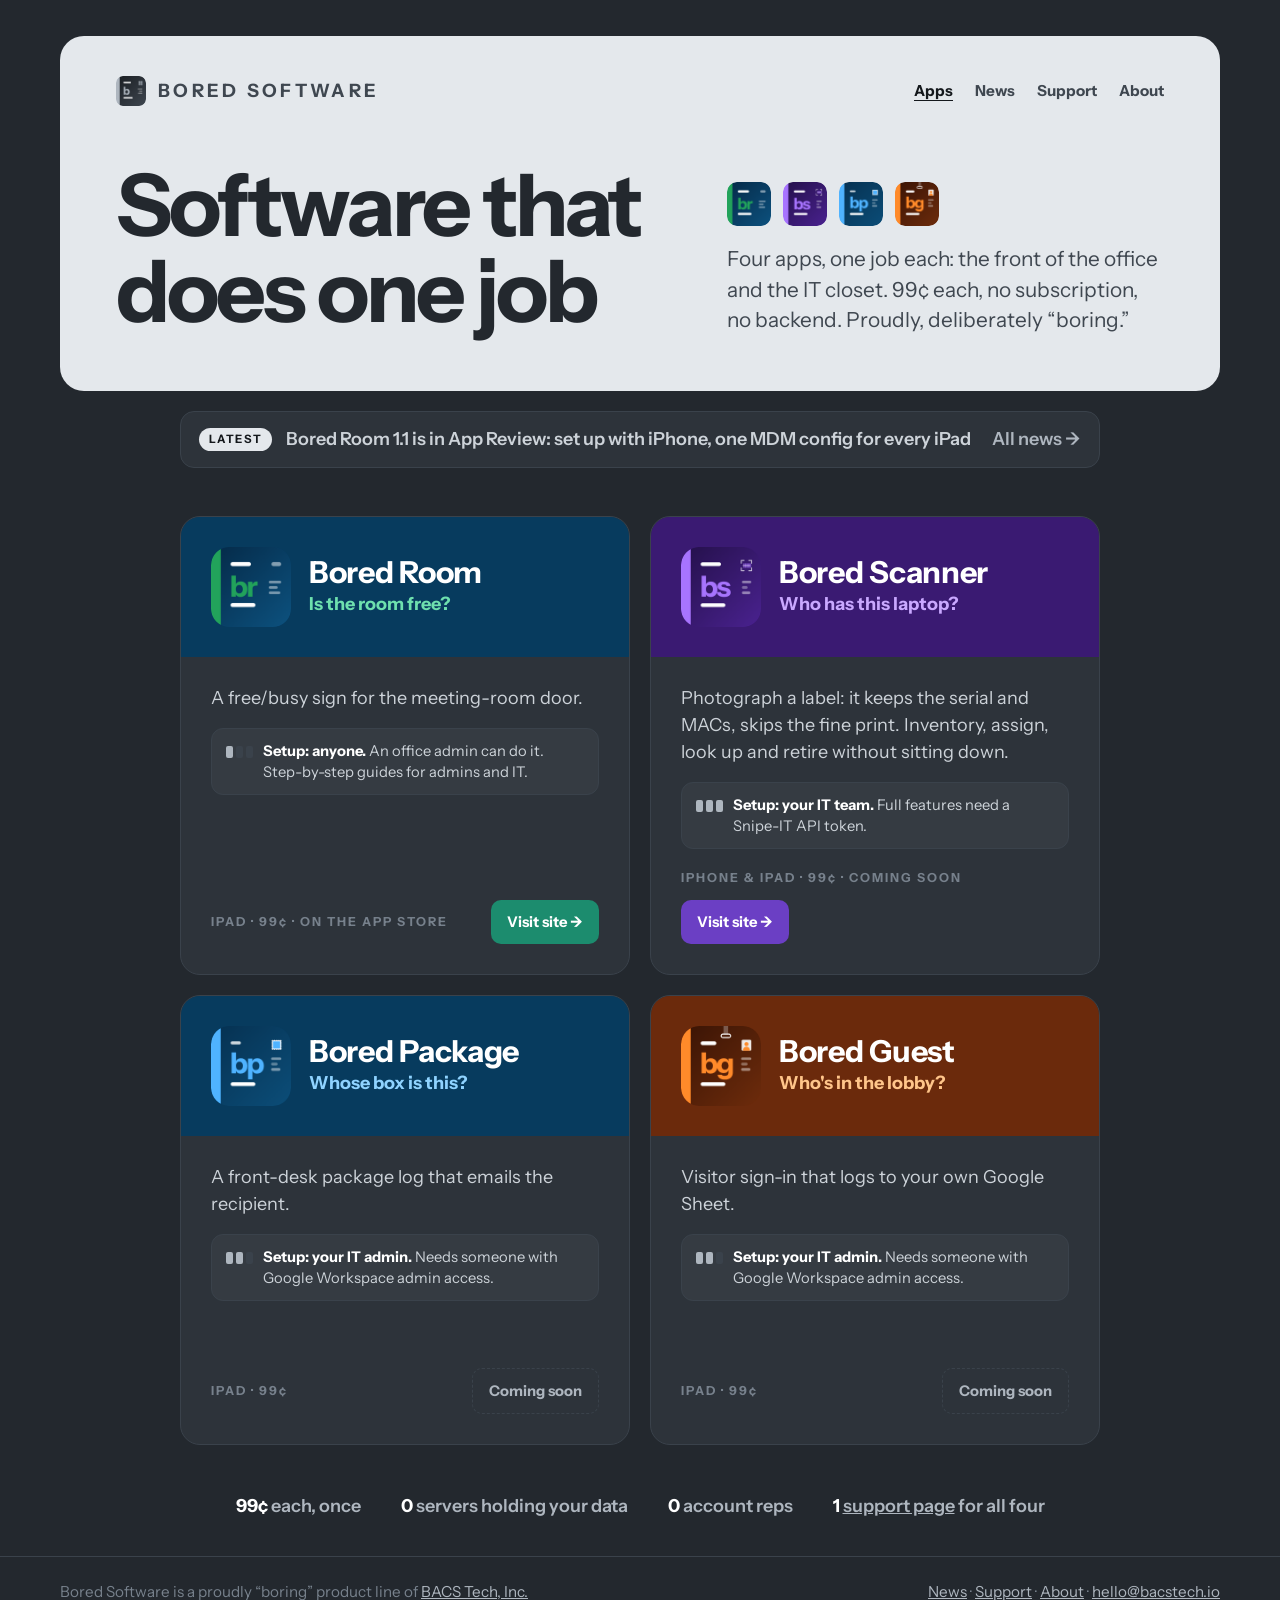
==== index.html @ 50ed386e "News page: running list of releases and updates - news.html: dated posts, newest first, per-post per" ====
<!doctype html>
<html lang="en">
<head>
<meta charset="utf-8">
<meta name="viewport" content="width=device-width, initial-scale=1">
<title>Bored Software — four “boring” 99¢ apps</title>
<meta name="description" content="Bored Room, Bored Scanner, Bored Package and Bored Guest: one-job apps for the office and the IT team. 99¢ each, no subscription, no backend, your data stays yours.">
<meta property="og:type" content="website">
<meta property="og:site_name" content="Bored Software">
<meta property="og:url" content="https://boredsoftware.space/">
<meta property="og:title" content="Bored Software — four “boring” 99¢ apps">
<meta property="og:description" content="Bored Room, Bored Scanner, Bored Package and Bored Guest: one-job apps for the office and the IT team. 99¢ each, no subscription, no backend, your data stays yours.">
<meta property="og:image" content="https://boredsoftware.space/og-image.png">
<meta property="og:image:width" content="1200">
<meta property="og:image:height" content="630">
<meta property="og:image:alt" content="The four Bored apps, Room, Scanner, Package and Guest, next to the headline Software that does one job.">
<meta name="twitter:card" content="summary_large_image">
<meta name="theme-color" content="#23282E">
<link rel="preconnect" href="https://fonts.googleapis.com">
<link rel="preconnect" href="https://fonts.gstatic.com" crossorigin>
<link href="https://fonts.googleapis.com/css2?family=Instrument+Sans:wght@400;600;700&display=swap" rel="stylesheet">
<link rel="icon" type="image/png" sizes="64x64" href="favicon.png?v=2">
<link rel="apple-touch-icon" href="apple-touch-icon.png?v=2">
<link rel="alternate" type="application/atom+xml" title="Bored Software news" href="https://boredsoftware.space/feed.xml">
<link rel="stylesheet" href="style.css?v=6">
</head>
<body>

<div class="wrap">
  <header class="panel">
    <div class="top">
      <a class="brand" href="/"><img src="mark.png?v=2" alt="" width="30" height="30">Bored Software</a>
      <nav class="toplinks"><a href="/" aria-current="page">Apps</a><a href="news.html">News</a><a href="support/">Support</a><a href="about.html">About</a></nav>
    </div>
    <div class="split">
      <h1>Software that does one job</h1>
      <div>
        <div class="icons" aria-hidden="true">
          <img src="app-room.png" alt="" width="44" height="44">
          <img src="app-scanner.png" alt="" width="44" height="44">
          <img src="app-package.png" alt="" width="44" height="44">
          <img src="app-guest.png" alt="" width="44" height="44">
        </div>
        <p class="lede">Four apps, one job each: the front of the office and the IT closet. 99¢ each, no subscription, no backend. Proudly, deliberately “boring.”</p>
      </div>
    </div>
  </header>
</div>

<main class="wrap">
  <a class="latest" href="news.html#2026-11-13-room-1-1-in-review"><span class="new">Latest</span><span>Bored Room 1.1 is in App Review: set up with iPhone, one MDM config for every iPad</span><span class="all">All news &rarr;</span></a>

  <ul class="cards">
    <li>
      <a class="card room" href="https://boredroom.space">
        <div class="band"><img src="app-room.png" alt="" width="64" height="64">
          <div><h2>Bored Room</h2><p class="tag">Is the room free?</p></div></div>
        <div class="body"><p>A free/busy sign for the meeting-room door.</p>
          <p class="setup"><span class="lvl" aria-hidden="true"><i class="on"></i><i></i><i></i></span><span><b>Setup: anyone.</b> An office admin can do it. Step-by-step guides for admins and IT.</span></p>
          <div class="go"><span class="label">iPad · 99¢ · On the App Store</span><span class="btn">Visit site &rarr;</span></div></div>
      </a>
    </li>
    <li>
      <a class="card scanner" href="https://boredscanner.space">
        <div class="band"><img src="app-scanner.png" alt="" width="64" height="64">
          <div><h2>Bored Scanner</h2><p class="tag">Who has this laptop?</p></div></div>
        <div class="body"><p>Photograph a label: it keeps the serial and MACs, skips the fine print. Inventory, assign, look up and retire without sitting down.</p>
          <p class="setup"><span class="lvl" aria-hidden="true"><i class="on"></i><i class="on"></i><i class="on"></i></span><span><b>Setup: your IT team.</b> Full features need a Snipe-IT API token.</span></p>
          <div class="go"><span class="label">iPhone &amp; iPad · 99¢ · Coming soon</span><span class="btn">Visit site &rarr;</span></div></div>
      </a>
    </li>
    <li>
      <div class="card package soon">
        <div class="band"><img src="app-package.png" alt="" width="64" height="64">
          <div><h2>Bored Package</h2><p class="tag">Whose box is this?</p></div></div>
        <div class="body"><p>A front-desk package log that emails the recipient.</p>
          <p class="setup"><span class="lvl" aria-hidden="true"><i class="on"></i><i class="on"></i><i></i></span><span><b>Setup: your IT admin.</b> Needs someone with Google Workspace admin access.</span></p>
          <div class="go"><span class="label">iPad · 99¢</span><span class="btn">Coming soon</span></div></div>
      </div>
    </li>
    <li>
      <div class="card guest soon">
        <div class="band"><img src="app-guest.png" alt="" width="64" height="64">
          <div><h2>Bored Guest</h2><p class="tag">Who's in the lobby?</p></div></div>
        <div class="body"><p>Visitor sign-in that logs to your own Google Sheet.</p>
          <p class="setup"><span class="lvl" aria-hidden="true"><i class="on"></i><i class="on"></i><i></i></span><span><b>Setup: your IT admin.</b> Needs someone with Google Workspace admin access.</span></p>
          <div class="go"><span class="label">iPad · 99¢</span><span class="btn">Coming soon</span></div></div>
      </div>
    </li>
  </ul>

  <ul class="strip">
    <li><b>99¢</b> each, once</li>
    <li><b>0</b> servers holding your data</li>
    <li><b>0</b> account reps</li>
    <li><b>1</b> <a href="support/">support page</a> for all four</li>
  </ul>
</main>

<footer>
  <div class="wrap">
    <span>Bored Software is a proudly “boring” product line of <a href="https://www.bacstech.io">BACS Tech, Inc.</a></span>
    <span><a href="news.html">News</a> &middot; <a href="support/">Support</a> &middot; <a href="about.html">About</a> &middot; <a href="mailto:hello@bacstech.io">hello@bacstech.io</a></span>
  </div>
</footer>

</body>
</html>
---- style.css ----
/* Bored Software — boredsoftware.space
   Greys for the umbrella; each app card keeps its own site's colors. */

:root {
  --page: #23282E;        /* graphite page */
  --panel: #E4E8EC;       /* light grey header panel */
  --card: #2D333A;
  --line: #3A424B;
  --ink: #14181C;
  --ink-2: #3F4750;
  --muted: #77818C;
  --soft: #CDD3D9;
  --faint: #AEB6BF;
  --white: #FFFFFF;

  --font: "Instrument Sans", "Avenir Next", "Helvetica Neue", system-ui, sans-serif;
  --gutter: 16px;
}

* { box-sizing: border-box; }
html { -webkit-text-size-adjust: 100%; }
body {
  margin: 0;
  font-family: var(--font);
  font-size: 18px;
  line-height: 1.5;
  color: #E9EDF1;
  background: var(--page);
  -webkit-font-smoothing: antialiased;
}
h1, h2, h3, p { margin: 0; }
a { color: inherit; }
:focus-visible { outline: 3px solid #8FD3FF; outline-offset: 3px; border-radius: 6px; }

.wrap { width: min(1160px, 100% - 2 * var(--gutter)); margin-inline: auto; }

.label { font-size: .78rem; font-weight: 700; letter-spacing: .16em; text-transform: uppercase; }
.brand { display: inline-flex; align-items: center; gap: 12px; font-weight: 800; letter-spacing: .18em; text-transform: uppercase;
  font-size: clamp(.95rem, 1.6vw, 1.15rem); text-decoration: none; }
.brand img { width: 30px; height: 30px; border-radius: 7px; display: block; }

/* Header panel: headline left, icons and description right. Stacks on phones. */
.panel { background: var(--panel); color: var(--ink); border-radius: 24px; margin-top: clamp(16px, 3vw, 36px);
  padding: clamp(22px, 4vw, 40px) clamp(20px, 5vw, 56px) clamp(32px, 5vw, 56px); }
.panel .top { display: flex; justify-content: space-between; align-items: center; gap: 16px; color: var(--ink-2); }
.panel .top .label { color: var(--muted); }
.split { display: grid; grid-template-columns: 1.25fr 1fr; gap: clamp(20px, 5vw, 64px); align-items: end; margin-top: clamp(28px, 5vw, 56px); }
.split h1 { font-size: clamp(2.6rem, 7vw, 5.4rem); font-weight: 800; letter-spacing: -.035em; line-height: 1; text-wrap: balance; color: var(--page); }
.split .lede { font-size: clamp(1.05rem, 1.8vw, 1.3rem); line-height: 1.45; color: var(--ink-2); margin-top: 18px; text-wrap: pretty; }
.icons { display: flex; gap: 12px; }
.icons img { width: 44px; height: 44px; border-radius: 10px; display: block; }
@media (max-width: 760px) {
  .split { grid-template-columns: 1fr; }
  .panel .top .label { display: none; }
}

/* App cards */
/* 2 x 2 grid of cards (square on desktop); one column on phones. */
.cards { display: grid; grid-template-columns: repeat(2, minmax(0, 1fr)); gap: 20px; max-width: 920px;
  margin: clamp(28px, 5vw, 48px) auto 0; list-style: none; padding: 0; }
@media (max-width: 680px) { .cards { grid-template-columns: 1fr; } }
.cards > li { display: flex; }
.cards > li > .card { flex: 1; height: auto; }
/* Square on desktop (min-height = card width), but a card grows rather than clipping if its text needs more room. */
@media (min-width: 980px) { .cards > li { container-type: inline-size; } .cards > li > .card { min-height: 100cqw; } }
.card { display: flex; flex-direction: column; height: 100%; border-radius: 20px; overflow: hidden; background: var(--card);
  border: 1px solid var(--line); text-decoration: none; transition: border-color .15s, transform .15s; }
a.card:hover { border-color: var(--muted); transform: translateY(-2px); }
.card.soon .btn { background: transparent; color: var(--faint); border: 1.5px dashed var(--line); }
@media (prefers-reduced-motion: reduce) { .card, .card:hover { transition: none; transform: none; } }
.card .band { display: flex; gap: 18px; align-items: center; padding: clamp(22px, 3vw, 30px); color: var(--white); }
.card .band img { width: clamp(64px, 8vw, 80px); height: clamp(64px, 8vw, 80px); border-radius: 18px; flex: none; display: block; }
.card h2 { font-size: clamp(1.5rem, 2.6vw, 1.9rem); letter-spacing: -.01em; line-height: 1.15; }
.card .tag { font-weight: 700; }
.card .body { display: flex; flex-direction: column; flex: 1; padding: clamp(20px, 3vw, 28px) clamp(22px, 3vw, 30px) clamp(22px, 3vw, 30px); }
.card .body p { color: var(--soft); }
.card .go { display: flex; flex-wrap: wrap; justify-content: space-between; align-items: center; gap: 12px; margin-top: auto; padding-top: 20px; }
.card .go .label { white-space: nowrap; color: var(--muted); }
.card .btn { white-space: nowrap; color: var(--white); font-weight: 700; font-size: .92rem; padding: 11px 16px; border-radius: 10px; }

/* Each app's own colors (from its site's style.css) */
.room .band { background: #073B5E; }    .room .tag { color: #6EE0AE; }    .room .btn { background: #1C8C6E; }
.package .band { background: #073B5E; } .package .tag { color: #8FD3FF; } .package .btn { background: #1A6FB8; }
.guest .band { background: #6B2A0C; }   .guest .tag { color: #FFC58A; }   .guest .btn { background: #C2510F; }
.scanner .band { background: #3A1A72; } .scanner .tag { color: #C9A8FF; } .scanner .btn { background: #6B3FC4; }

.strip { display: flex; flex-wrap: wrap; justify-content: center; gap: 12px 40px; padding: 48px 0 36px; margin: 0;
  list-style: none; color: var(--faint); font-weight: 600; }
.strip b { color: var(--white); }

footer { border-top: 1px solid var(--line); color: var(--muted); padding: 24px 0; font-size: .95rem; }
footer .wrap { display: flex; flex-wrap: wrap; gap: 8px 24px; justify-content: space-between; }
footer a { color: var(--faint); }
footer a:hover { color: var(--white); }

/* Who can set it up */
.card .setup { display: flex; gap: 10px; align-items: flex-start; margin-top: 16px; padding: 12px 14px; border-radius: 12px;
  background: rgba(255,255,255,.04); border: 1px solid var(--line); font-size: .92rem; line-height: 1.4; color: var(--soft); }
.card .setup b { color: var(--white); }
.lvl { display: inline-flex; gap: 3px; margin-top: 5px; flex: none; }
.lvl i { width: 7px; height: 12px; border-radius: 2px; background: var(--line); }
.lvl i.on { background: var(--faint); }

/* Top-of-panel links (Apps / Support) */
.toplinks { display: flex; gap: 22px; font-weight: 700; font-size: .95rem; }
.toplinks a { text-decoration: none; color: var(--ink-2); }
.toplinks a:hover, .toplinks a[aria-current] { color: var(--ink); text-decoration: underline; text-underline-offset: 4px; }

/* Support hub: what each app's page has */
.card .has { list-style: none; padding: 0; margin: 0 0 14px; display: grid; gap: 6px; font-weight: 600; color: var(--white); }
.card .has li::before { content: "✓"; color: var(--faint); margin-right: 10px; }
.card .has li.off { color: var(--muted); font-weight: 500; }
.card .has li.off::before { content: "—"; }

/* App support page header */
.crumbs { margin-top: 18px; color: var(--ink-2); font-weight: 600; }
.crumbs a { color: var(--ink-2); }
.appbar { display: flex; gap: 20px; align-items: center; margin-top: 20px; padding: clamp(20px, 3vw, 30px); border-radius: 20px; color: var(--white); }
.appbar img { width: 72px; height: 72px; border-radius: 16px; flex: none; display: block; }
.appbar h1 { font-size: clamp(1.7rem, 4vw, 2.6rem); letter-spacing: -.02em; line-height: 1.1; }
.appbar .tag { font-weight: 600; margin-top: 4px; }
.appbar .tag a { color: inherit; }
.appbar.room { background: #073B5E; }    .appbar.room .tag { color: #6EE0AE; }
.appbar.scanner { background: #3A1A72; } .appbar.scanner .tag { color: #C9A8FF; }
.appbar.package { background: #073B5E; } .appbar.package .tag { color: #8FD3FF; }
.appbar.guest { background: #6B2A0C; }   .appbar.guest .tag { color: #FFC58A; }
.toc { display: flex; flex-wrap: wrap; gap: 10px; margin-top: 16px; }
.toc a { text-decoration: none; color: var(--soft); font-weight: 700; font-size: .95rem; padding: 8px 16px; border: 1px solid var(--line); border-radius: 999px; }
.toc a:hover { color: var(--white); border-color: var(--muted); }

/* Support document body: light panel for long reading */
.doc { background: var(--panel); color: var(--ink); border-radius: 24px; margin-top: 20px; margin-bottom: 40px; padding: clamp(22px, 5vw, 56px); }
.doc section { scroll-margin-top: 16px; }
.doc section + section { border-top: 1px solid #C9D0D7; margin-top: 40px; padding-top: 36px; }
.doc h2 { font-size: clamp(1.6rem, 3vw, 2.2rem); letter-spacing: -.02em; line-height: 1.1; margin-bottom: 16px; color: var(--page); }
.doc h3 { font-size: 1.2rem; margin: 30px 0 10px; color: var(--page); }
.doc p, .doc li { max-width: 72ch; color: var(--ink-2); }
.doc p { margin: 0 0 12px; }
.doc ul { padding-left: 1.2em; margin: 0 0 14px; }
.doc li { margin: 6px 0; }
.doc a { color: #1F5FA8; }
.doc strong { color: var(--ink); }
.doc .small { font-size: .95rem; }
.doc .lede-doc { font-size: 1.15rem; color: var(--ink); }
.doc code { font-family: ui-monospace, "SF Mono", Menlo, monospace; font-size: .88em; background: #fff; border: 1px solid #D3D9DF; border-radius: 5px; padding: 1px 5px; overflow-wrap: anywhere; }
.doc pre { background: var(--page); color: #E9EDF1; border-radius: 12px; padding: 16px 18px; overflow-x: auto; max-width: 760px; }
.doc pre code { background: none; border: 0; padding: 0; color: inherit; font-size: .9rem; }
.doc details { border-top: 1px solid #C9D0D7; padding: 14px 0; max-width: 820px; }
.doc details:last-of-type { border-bottom: 1px solid #C9D0D7; }
.doc summary { cursor: pointer; font-weight: 700; color: var(--ink); list-style: none; display: flex; justify-content: space-between; gap: 16px; }
.doc summary::-webkit-details-marker { display: none; }
.doc summary::after { content: "+"; color: var(--muted); font-weight: 400; font-size: 1.3rem; line-height: 1; }
.doc details[open] summary::after { content: "–"; }
.doc details p { margin: 10px 0 0; }
.guides { list-style: none; padding: 0 !important; display: grid; gap: 10px; max-width: 820px; }
.guides li { display: grid; gap: 2px; background: #fff; border: 1px solid #D3D9DF; border-radius: 12px; padding: 12px 16px; margin: 0; }
.guides a { font-weight: 700; text-decoration: none; }
.guides a:hover { text-decoration: underline; }
.guides span { color: var(--ink-2); font-size: .95rem; }
.facts { display: grid; grid-template-columns: max-content 1fr; gap: 10px 20px; margin: 0 0 8px; max-width: 900px; }
.facts dt { font-weight: 700; color: var(--ink); }
.facts dd { margin: 0; color: var(--ink-2); }
@media (max-width: 560px) { .facts { grid-template-columns: 1fr; gap: 2px; } .facts dd { margin-bottom: 10px; } }
.tablewrap { overflow-x: auto; -webkit-overflow-scrolling: touch; max-width: 100%; margin: 4px 0 16px; }
table.keys { border-collapse: collapse; width: 100%; min-width: 560px; background: #fff; border-radius: 12px; overflow: hidden; font-size: .95rem; }
table.keys th, table.keys td { text-align: left; vertical-align: top; padding: 11px 14px; border-bottom: 1px solid #E1E6EA; }
table.keys th { background: #F3F5F7; color: var(--ink-2); font-weight: 700; font-size: .85rem; letter-spacing: .04em; text-transform: uppercase; }
table.keys td:first-child code { white-space: nowrap; overflow-wrap: normal; }
table.keys tr:last-child td { border-bottom: 0; }
@media print {
  body { background: #fff; color: #000; }
  .toc, .toplinks, footer { display: none; }
  .doc { background: #fff; padding: 0; }
  .appbar { background: #fff !important; color: #000; border: 1px solid #999; }
  .appbar .tag { color: #333 !important; }
  .doc details { break-inside: avoid; }
  .doc details > p { display: block; }
}
.soon-tag { display: inline-block; font-size: .72rem; font-weight: 700; letter-spacing: .06em; text-transform: uppercase; color: #4A2290; background: #EDE6FA; border: 1px solid #D5C6F2; border-radius: 999px; padding: 1px 9px; margin-left: 4px; vertical-align: 1px; white-space: nowrap; }

/* About page */
.about section + section { margin-top: 32px; padding-top: 28px; }
.why-apps { list-style: none; padding: 0 !important; display: grid; gap: 12px; margin-top: 18px; max-width: 820px; }
.why-apps li { display: flex; gap: 14px; align-items: flex-start; background: #fff; border: 1px solid #D3D9DF; border-radius: 12px; padding: 14px 16px; margin: 0; }
.why-apps img { width: 40px; height: 40px; border-radius: 9px; flex: none; display: block; }
.why-apps b { color: var(--ink); }
.panel .top { flex-wrap: wrap; row-gap: 10px; }
@media (max-width: 420px) { .toplinks { gap: 16px; } }
.about .intro { display: grid; grid-template-columns: 180px 1fr; gap: clamp(20px, 4vw, 36px); align-items: center; }
.about .headshot { width: 180px; height: 180px; border-radius: 24px; object-fit: cover; display: block; box-shadow: 0 10px 26px rgba(20,24,28,.18); }
@media (max-width: 600px) { .about .intro { grid-template-columns: 1fr; } .about .headshot { width: 140px; height: 140px; } }
.linkbtn { display: inline-flex; align-items: center; gap: 8px; margin-top: 4px; padding: 10px 16px; border-radius: 10px; background: #0A66C2; color: #fff !important; font-weight: 700; text-decoration: none; }
.linkbtn:hover { background: #084E96; }

/* Mobile: tap targets at least ~44px tall */
@media (max-width: 860px) {
  .toplinks a { padding: 11px 0; }
  .brand { padding: 7px 0; }
  footer a { display: inline-block; padding: 12px 0; }
  .doc details { padding: 4px 0; }
  .doc summary { padding: 12px 0; }
  .toc a { padding: 12px 16px; }
  .guides a { padding: 6px 0; display: inline-block; }
}
@media (max-width: 560px) {
  .appbar { flex-direction: column; align-items: flex-start; gap: 14px; }
  .appbar img { width: 56px; height: 56px; border-radius: 13px; }
  .appbar h1 { font-size: 1.7rem; }
  .appbar .tag { font-size: .95rem; line-height: 1.45; }
  .toc { display: grid; grid-template-columns: repeat(4, minmax(0, 1fr)); gap: 8px; }
  .toc a { padding: 12px 4px; text-align: center; font-size: .85rem; white-space: nowrap; }
}

/* News page: running list of releases and updates, newest first */
.news .feedline { color: var(--ink-2); margin-bottom: 8px; }
.posts { list-style: none; padding: 0 !important; margin: 0; }
.posts > li { margin: 0; max-width: none; }
.posts > li + li { border-top: 1px solid #C9D0D7; }
.posts article { display: grid; grid-template-columns: 150px 1fr; gap: 8px clamp(20px, 4vw, 40px); padding: 28px 0; scroll-margin-top: 16px; }
.posts .meta { display: flex; flex-direction: column; align-items: flex-start; gap: 8px; padding-top: 4px; }
.posts time { font-weight: 700; color: var(--ink-2); font-size: .95rem; white-space: nowrap; }
.posts h2 { font-size: clamp(1.3rem, 2.4vw, 1.6rem); margin-bottom: 10px; }
.posts h2 a { color: var(--page); text-decoration: none; }
.posts h2 a:hover { text-decoration: underline; text-underline-offset: 4px; }
.posts article:target { background: #fff; border-radius: 16px; padding-inline: 20px; margin-inline: -20px; }
.chip { display: inline-block; font-size: .72rem; font-weight: 700; letter-spacing: .06em; text-transform: uppercase; color: #fff; border-radius: 999px; padding: 3px 10px; white-space: nowrap; }
.chip.room { background: #1C8C6E; } .chip.scanner { background: #6B3FC4; } .chip.package { background: #1A6FB8; } .chip.guest { background: #C2510F; } .chip.all { background: var(--ink-2); }
.cta { display: inline-block; margin: 4px 10px 0 0; padding: 10px 16px; border-radius: 10px; background: #1C8C6E; color: #fff !important; font-weight: 700; text-decoration: none; }
.cta:hover { background: #157058; }
.cta.ghost { background: transparent; color: var(--ink) !important; border: 1.5px solid #AEB6BF; }
.cta.ghost:hover { border-color: var(--ink-2); }
@media (max-width: 640px) {
  .posts article { grid-template-columns: 1fr; padding: 22px 0; }
  .posts .meta { flex-direction: row; align-items: center; gap: 10px; }
}

/* Home: latest news line under the header panel */
.latest { display: flex; flex-wrap: wrap; align-items: center; gap: 8px 14px; max-width: 920px; margin: 20px auto 0; padding: 14px 18px;
  border: 1px solid var(--line); border-radius: 14px; background: var(--card); color: var(--soft); text-decoration: none; font-weight: 600; }
.latest:hover { border-color: var(--muted); color: var(--white); }
.latest .new { font-size: .72rem; font-weight: 700; letter-spacing: .12em; text-transform: uppercase; color: var(--ink); background: var(--panel); border-radius: 999px; padding: 3px 10px; }
.latest .all { margin-left: auto; color: var(--faint); white-space: nowrap; }
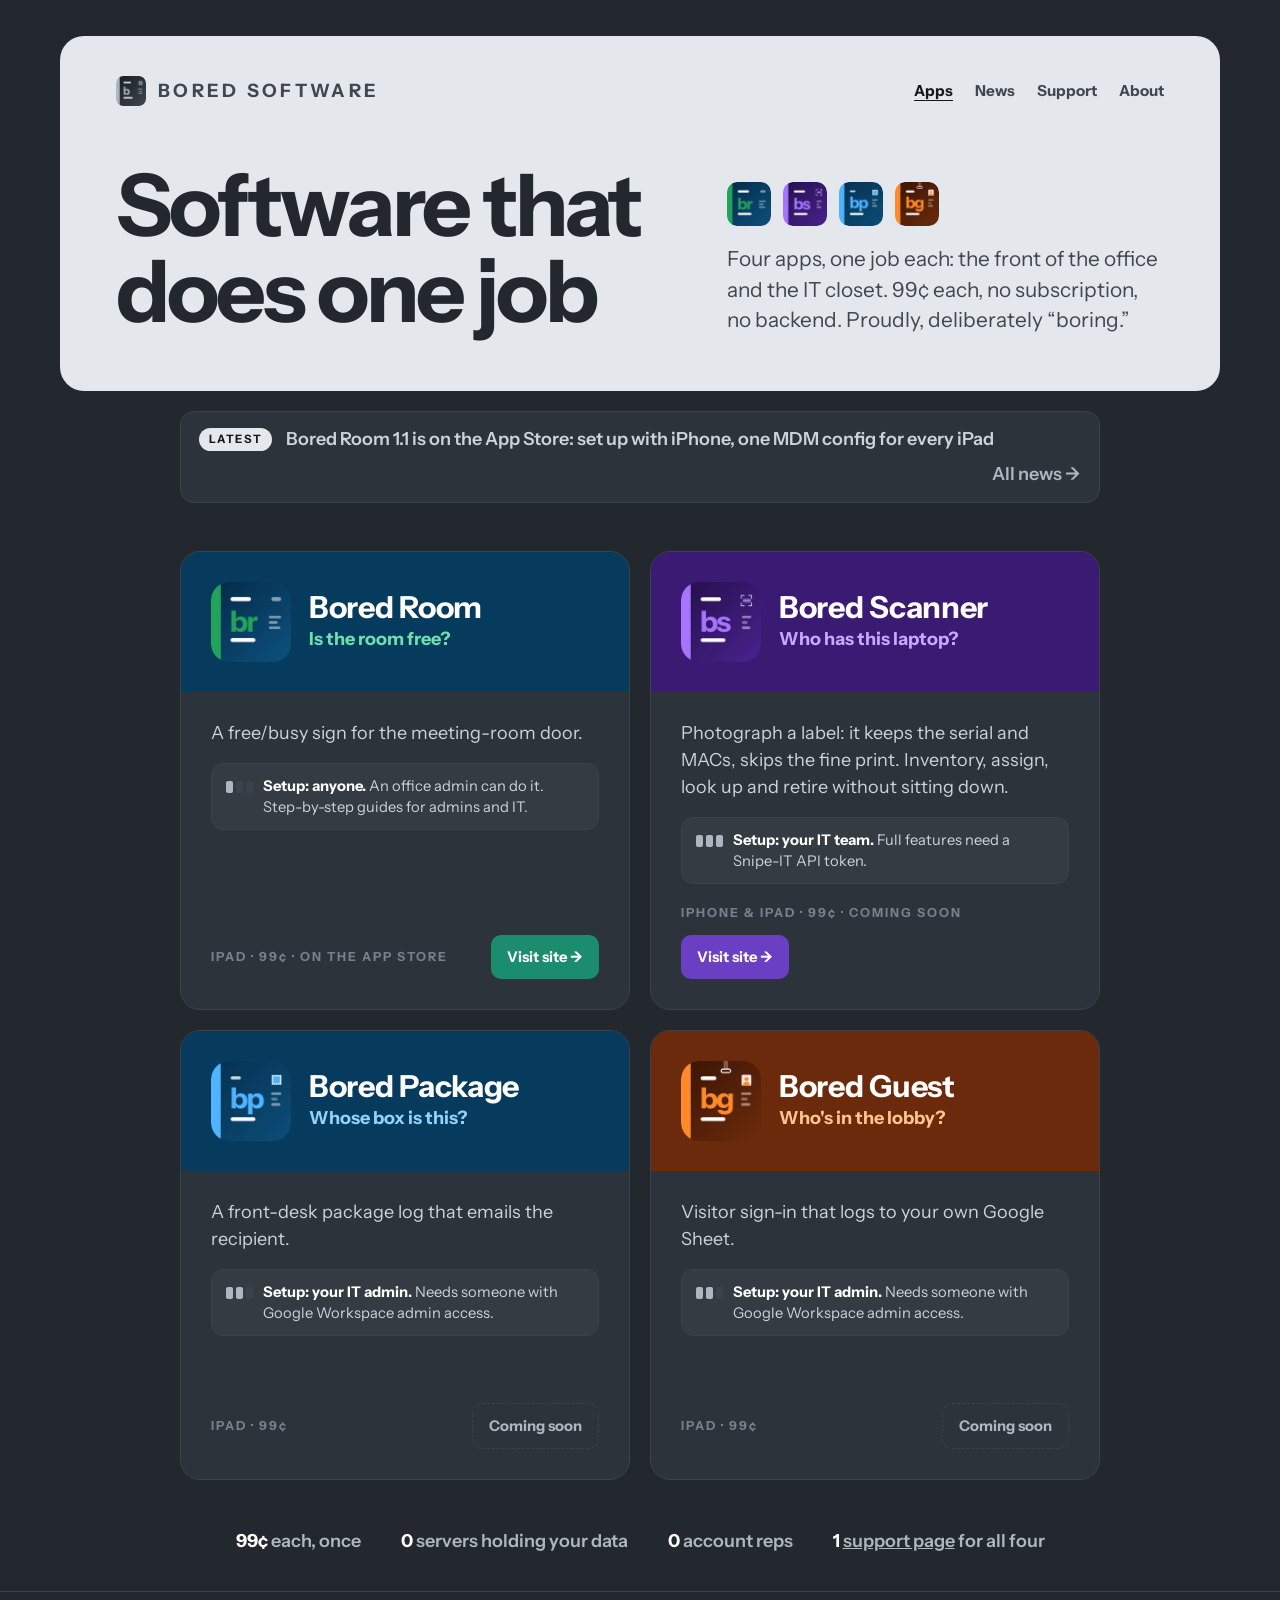
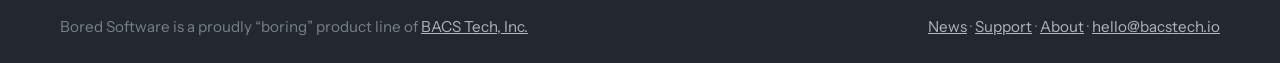
==== commit 10f671d9: "News: Bored Room 1.1 is on the App Store; calendarIds in the Room key table Co-Authored-By: Claude O" ====
--- a/index.html
+++ b/index.html
@@ -48,7 +48,7 @@
 </div>
 
 <main class="wrap">
-  <a class="latest" href="news.html#2026-11-13-room-1-1-in-review"><span class="new">Latest</span><span>Bored Room 1.1 is in App Review: set up with iPhone, one MDM config for every iPad</span><span class="all">All news &rarr;</span></a>
+  <a class="latest" href="news.html#2026-11-14-room-1-1"><span class="new">Latest</span><span>Bored Room 1.1 is on the App Store: set up with iPhone, one MDM config for every iPad</span><span class="all">All news &rarr;</span></a>
 
   <ul class="cards">
     <li>
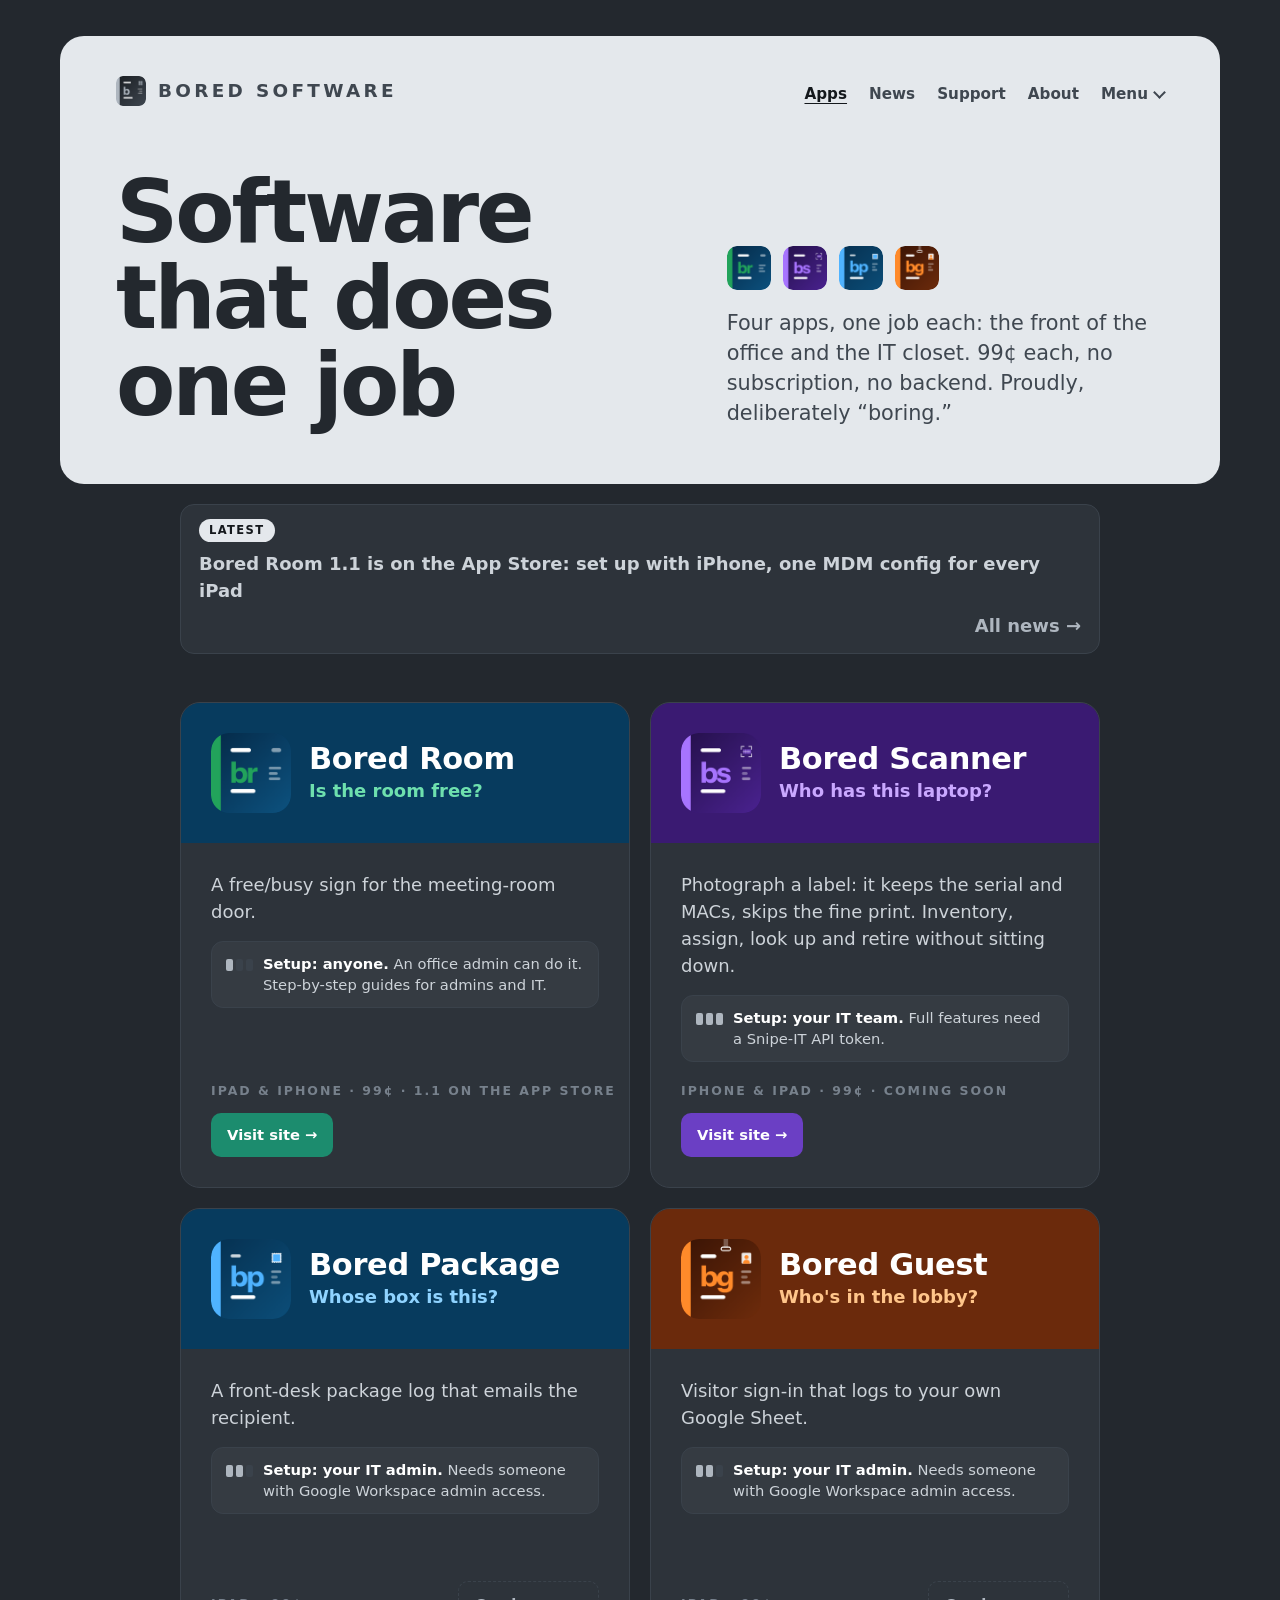
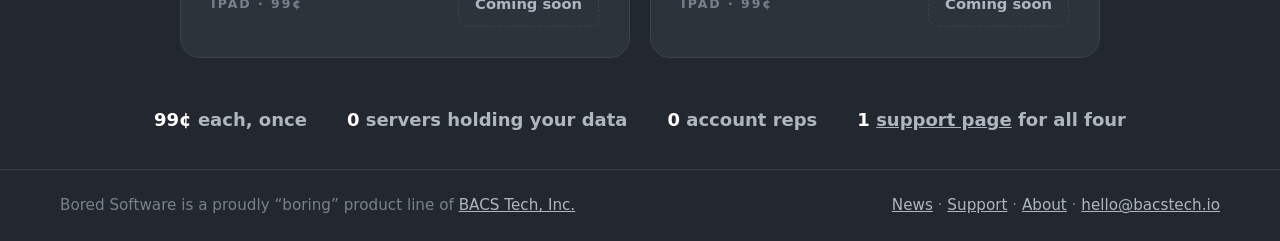
==== commit e2aa9312: "Menu in the top bar listing every Bored page; Bored Room 1.1 for iPad and iPhone across Room pages a" ====
--- a/index.html
+++ b/index.html
@@ -2,12 +2,14 @@
 <html lang="en">
 <head>
 <meta charset="utf-8">
+<meta http-equiv="Content-Security-Policy" content="default-src 'self'; script-src 'none'; object-src 'none'; base-uri 'self'; form-action 'none'">
 <meta name="viewport" content="width=device-width, initial-scale=1">
-<title>Bored Software — four “boring” 99¢ apps</title>
+<title>Bored Software: 99¢ iPad apps for small offices: room sign, asset scanner, visitor log</title>
 <meta name="description" content="Bored Room, Bored Scanner, Bored Package and Bored Guest: one-job apps for the office and the IT team. 99¢ each, no subscription, no backend, your data stays yours.">
 <meta property="og:type" content="website">
 <meta property="og:site_name" content="Bored Software">
 <meta property="og:url" content="https://boredsoftware.space/">
+<link rel="canonical" href="https://boredsoftware.space/">
 <meta property="og:title" content="Bored Software — four “boring” 99¢ apps">
 <meta property="og:description" content="Bored Room, Bored Scanner, Bored Package and Bored Guest: one-job apps for the office and the IT team. 99¢ each, no subscription, no backend, your data stays yours.">
 <meta property="og:image" content="https://boredsoftware.space/og-image.png">
@@ -16,21 +18,31 @@
 <meta property="og:image:alt" content="The four Bored apps, Room, Scanner, Package and Guest, next to the headline Software that does one job.">
 <meta name="twitter:card" content="summary_large_image">
 <meta name="theme-color" content="#23282E">
-<link rel="preconnect" href="https://fonts.googleapis.com">
-<link rel="preconnect" href="https://fonts.gstatic.com" crossorigin>
-<link href="https://fonts.googleapis.com/css2?family=Instrument+Sans:wght@400;600;700&display=swap" rel="stylesheet">
 <link rel="icon" type="image/png" sizes="64x64" href="favicon.png?v=2">
 <link rel="apple-touch-icon" href="apple-touch-icon.png?v=2">
 <link rel="alternate" type="application/atom+xml" title="Bored Software news" href="https://boredsoftware.space/feed.xml">
-<link rel="stylesheet" href="style.css?v=6">
+<link rel="stylesheet" href="style.css?v=8">
+<link rel="stylesheet" href="/menu.css?v=1">
+<script type="application/ld+json">
+{"@context": "https://schema.org", "@graph": [{"@type": "WebSite", "@id": "https://boredsoftware.space/#website", "url": "https://boredsoftware.space/", "name": "Bored Software", "publisher": {"@id": "https://boredsoftware.space/#org"}}, {"@type": "Organization", "@id": "https://boredsoftware.space/#org", "name": "BACS Tech, Inc.", "url": "https://www.bacstech.io", "logo": "https://boredsoftware.space/mark.png"}]}
+</script>
 </head>
 <body>
 
 <div class="wrap">
   <header class="panel">
     <div class="top">
-      <a class="brand" href="/"><img src="mark.png?v=2" alt="" width="30" height="30">Bored Software</a>
-      <nav class="toplinks"><a href="/" aria-current="page">Apps</a><a href="news.html">News</a><a href="support/">Support</a><a href="about.html">About</a></nav>
+      <details class="switcher">
+        <summary class="brand" aria-label="Bored Software. Switch app"><img src="mark.png?v=2" alt="" width="30" height="30">Bored Software<span class="sw-chev" aria-hidden="true"></span></summary>
+        <div class="sw-menu">
+          <a class="sw-item" href="https://boredroom.space"><img src="app-room.png" alt="" width="36" height="36"><span><b>Bored Room</b><small>Meeting-room sign · iPad</small></span></a>
+          <a class="sw-item" href="https://boredscanner.space"><img src="app-scanner.png" alt="" width="36" height="36"><span><b>Bored Scanner</b><small>Laptop labels to inventory · Soon</small></span></a>
+          <span class="sw-item sw-soon"><img src="app-package.png" alt="" width="36" height="36"><span><b>Bored Package</b><small>Front-desk package log · Soon</small></span></span>
+          <span class="sw-item sw-soon"><img src="app-guest.png" alt="" width="36" height="36"><span><b>Bored Guest</b><small>Visitor sign-in · Soon</small></span></span>
+          <a class="sw-all" href="/">All Bored Software &rarr;</a>
+        </div>
+      </details>
+      <nav class="toplinks"><a href="/" aria-current="page">Apps</a><a href="news.html">News</a><a href="support/">Support</a><a href="about.html">About</a><details class="bmenu"><summary>Menu</summary><div class="bmenu-panel"><div class="bmenu-group bmenu-software"><h4><i style="background:#3E5A72"></i>Bored Software</h4><ul><li><a href="https://boredsoftware.space/" aria-current="page">Apps</a></li><li><a href="https://boredsoftware.space/news.html">News</a></li><li><a href="https://boredsoftware.space/support/">Support</a></li><li><a href="https://boredsoftware.space/about.html">About</a></li></ul></div><div class="bmenu-group bmenu-room"><h4><i style="background:#1C8C6E"></i>Bored Room</h4><ul><li><a href="https://boredroom.space/">Home</a></li><li><a href="https://boredroom.space/setup.html">Setup guides</a></li><li><a href="https://boredroom.space/setup-manual.html">By hand / iPhone</a></li><li><a href="https://boredroom.space/setup-configurator.html">Apple Configurator</a></li><li><a href="https://boredroom.space/setup-mdm.html">MDM</a></li><li><a href="https://boredroom.space/setup-service-account.html">Service account</a></li><li><a href="https://boredroom.space/mounting.html">Mounting and power</a></li><li><a href="https://boredroom.space/privacy.html">Privacy</a></li><li><a href="https://boredsoftware.space/support/room.html">Support</a></li></ul></div><div class="bmenu-group bmenu-scanner"><h4><i style="background:#6B3FC4"></i>Bored Scanner</h4><ul><li><a href="https://boredscanner.space/">Home</a></li><li><a href="https://boredscanner.space/scanning.html">Scanning</a></li><li><a href="https://boredscanner.space/compare.html">Compare</a></li><li><a href="https://boredscanner.space/privacy.html">Privacy</a></li><li><a href="https://boredsoftware.space/support/scanner.html">Support</a></li></ul></div><div class="bmenu-group bmenu-package"><h4><i style="background:#1A6FB8"></i>Bored Package <small>Soon</small></h4><ul><li><a href="https://boredpackage.space/">Home</a></li><li><a href="https://boredsoftware.space/support/package.html">Support</a></li></ul></div><div class="bmenu-group bmenu-guest"><h4><i style="background:#C2510F"></i>Bored Guest <small>Soon</small></h4><ul><li><a href="https://boredguest.space/">Home</a></li><li><a href="https://boredsoftware.space/support/guest.html">Support</a></li></ul></div></div></details></nav>
     </div>
     <div class="split">
       <h1>Software that does one job</h1>
@@ -57,7 +69,7 @@
           <div><h2>Bored Room</h2><p class="tag">Is the room free?</p></div></div>
         <div class="body"><p>A free/busy sign for the meeting-room door.</p>
           <p class="setup"><span class="lvl" aria-hidden="true"><i class="on"></i><i></i><i></i></span><span><b>Setup: anyone.</b> An office admin can do it. Step-by-step guides for admins and IT.</span></p>
-          <div class="go"><span class="label">iPad · 99¢ · On the App Store</span><span class="btn">Visit site &rarr;</span></div></div>
+          <div class="go"><span class="label">iPad &amp; iPhone · 99¢ · 1.1 on the App Store</span><span class="btn">Visit site &rarr;</span></div></div>
       </a>
     </li>
     <li>
--- a/menu.css
+++ b/menu.css
@@ -0,0 +1,27 @@
+/* Bored menu: every page on every Bored site. Same file in each site repo; no JavaScript. */
+details.bmenu, details.bmenu:last-of-type { position: relative; border: 0 !important; padding: 0 !important; margin: 0 !important; max-width: none !important; background: none !important; }
+details.bmenu > summary { list-style: none; cursor: pointer; display: inline-flex !important; align-items: center; gap: 7px; white-space: nowrap; color: inherit; font: inherit; padding: 0 !important; border: 0 !important; justify-content: flex-start !important; }
+details.bmenu > summary::-webkit-details-marker { display: none; }
+details.bmenu > summary::after { content: "" !important; font-size: 0 !important; width: 7px; height: 7px; border-right: 2px solid currentColor; border-bottom: 2px solid currentColor; transform: translateY(-2px) rotate(45deg); transition: transform .15s; }
+details.bmenu[open] > summary::after { transform: translateY(2px) rotate(-135deg); }
+/* Let the open panel escape headers that clip their contents. */
+.hero:has(.bmenu[open]), header:has(.bmenu[open]), .panel:has(.bmenu[open]) { overflow: visible !important; position: relative; z-index: 1000; }
+.bmenu-panel { position: absolute; right: 0; top: calc(100% + 12px); z-index: 1000; width: min(760px, 92vw); background: #fff; color: #0B2A42; border: 1px solid #BCCBD8; border-radius: 14px; box-shadow: 0 18px 48px rgba(11,42,66,.22); padding: 18px; display: grid; grid-template-columns: repeat(3, minmax(0, 1fr)); gap: 16px 22px; text-align: left; font-size: .95rem; font-weight: 400; letter-spacing: normal; text-transform: none; line-height: 1.3; }
+.bmenu-group h4 { margin: 0 0 6px; font-size: .78rem; font-weight: 700; letter-spacing: .06em; text-transform: uppercase; display: flex; flex-wrap: wrap; align-items: center; gap: 4px 8px; color: #0B2A42; }
+.bmenu-group h4 i { width: 10px; height: 10px; border-radius: 3px; flex: none; }
+.bmenu-group h4 small { font-size: .66rem; font-weight: 600; color: #7D94A8; letter-spacing: .04em; }
+.bmenu-group ul { list-style: none; margin: 0; padding: 0; }
+.bmenu-group li { margin: 0; }
+.bmenu-group li a { display: block; padding: 5px 0; text-decoration: none !important; color: #3E5A72 !important; font-weight: 600; white-space: normal; }
+.bmenu-group li a:hover, .bmenu-group li a[aria-current] { color: #0B2A42 !important; }
+.bmenu-group li a[aria-current]::before { content: "\2022  "; }
+.bmenu-room { grid-row: span 2; }
+@media (max-width: 760px) {
+  nav:has(> details.bmenu[open]) { flex-wrap: wrap; }
+  details.bmenu[open] { flex-basis: 100%; width: 100%; }
+  .bmenu-panel { position: static; margin-top: 12px; width: 100%; box-sizing: border-box; grid-template-columns: repeat(2, minmax(0, 1fr)); }
+  .bmenu-room { grid-row: auto; }
+  .bmenu-group li a { padding: 9px 0; }
+}
+@media (max-width: 420px) { .bmenu-panel { grid-template-columns: minmax(0, 1fr); } }
+@media print { .bmenu { display: none !important; } }
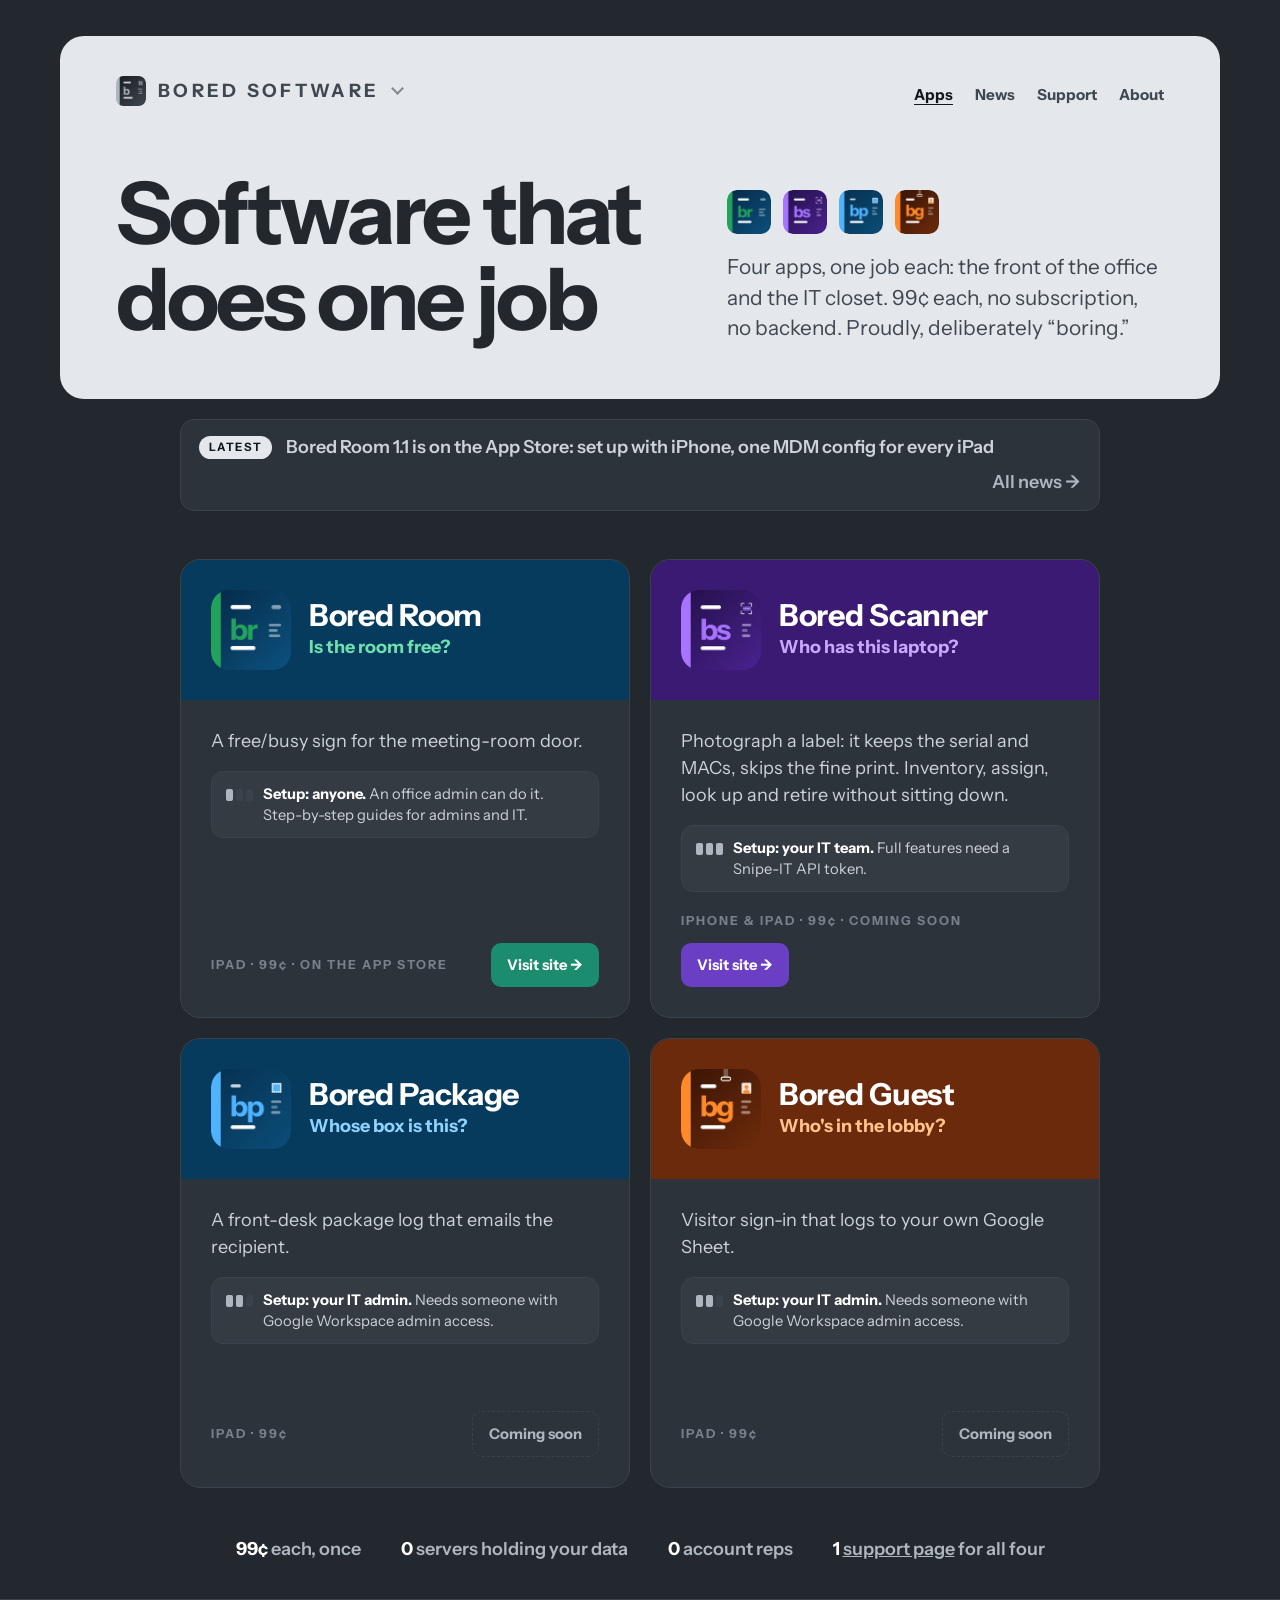
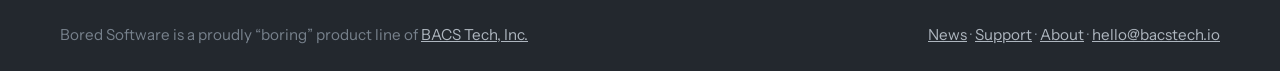
==== commit c3799c70: "App switcher in the header on every page Same switcher as boredroom.space: the brand opens a menu of" ====
--- a/index.html
+++ b/index.html
@@ -2,14 +2,12 @@
 <html lang="en">
 <head>
 <meta charset="utf-8">
-<meta http-equiv="Content-Security-Policy" content="default-src 'self'; script-src 'none'; object-src 'none'; base-uri 'self'; form-action 'none'">
 <meta name="viewport" content="width=device-width, initial-scale=1">
-<title>Bored Software: 99¢ iPad apps for small offices: room sign, asset scanner, visitor log</title>
+<title>Bored Software — four “boring” 99¢ apps</title>
 <meta name="description" content="Bored Room, Bored Scanner, Bored Package and Bored Guest: one-job apps for the office and the IT team. 99¢ each, no subscription, no backend, your data stays yours.">
 <meta property="og:type" content="website">
 <meta property="og:site_name" content="Bored Software">
 <meta property="og:url" content="https://boredsoftware.space/">
-<link rel="canonical" href="https://boredsoftware.space/">
 <meta property="og:title" content="Bored Software — four “boring” 99¢ apps">
 <meta property="og:description" content="Bored Room, Bored Scanner, Bored Package and Bored Guest: one-job apps for the office and the IT team. 99¢ each, no subscription, no backend, your data stays yours.">
 <meta property="og:image" content="https://boredsoftware.space/og-image.png">
@@ -18,14 +16,13 @@
 <meta property="og:image:alt" content="The four Bored apps, Room, Scanner, Package and Guest, next to the headline Software that does one job.">
 <meta name="twitter:card" content="summary_large_image">
 <meta name="theme-color" content="#23282E">
+<link rel="preconnect" href="https://fonts.googleapis.com">
+<link rel="preconnect" href="https://fonts.gstatic.com" crossorigin>
+<link href="https://fonts.googleapis.com/css2?family=Instrument+Sans:wght@400;600;700&display=swap" rel="stylesheet">
 <link rel="icon" type="image/png" sizes="64x64" href="favicon.png?v=2">
 <link rel="apple-touch-icon" href="apple-touch-icon.png?v=2">
 <link rel="alternate" type="application/atom+xml" title="Bored Software news" href="https://boredsoftware.space/feed.xml">
-<link rel="stylesheet" href="style.css?v=8">
-<link rel="stylesheet" href="/menu.css?v=1">
-<script type="application/ld+json">
-{"@context": "https://schema.org", "@graph": [{"@type": "WebSite", "@id": "https://boredsoftware.space/#website", "url": "https://boredsoftware.space/", "name": "Bored Software", "publisher": {"@id": "https://boredsoftware.space/#org"}}, {"@type": "Organization", "@id": "https://boredsoftware.space/#org", "name": "BACS Tech, Inc.", "url": "https://www.bacstech.io", "logo": "https://boredsoftware.space/mark.png"}]}
-</script>
+<link rel="stylesheet" href="style.css?v=7">
 </head>
 <body>
 
@@ -42,7 +39,7 @@
           <a class="sw-all" href="/">All Bored Software &rarr;</a>
         </div>
       </details>
-      <nav class="toplinks"><a href="/" aria-current="page">Apps</a><a href="news.html">News</a><a href="support/">Support</a><a href="about.html">About</a><details class="bmenu"><summary>Menu</summary><div class="bmenu-panel"><div class="bmenu-group bmenu-software"><h4><i style="background:#3E5A72"></i>Bored Software</h4><ul><li><a href="https://boredsoftware.space/" aria-current="page">Apps</a></li><li><a href="https://boredsoftware.space/news.html">News</a></li><li><a href="https://boredsoftware.space/support/">Support</a></li><li><a href="https://boredsoftware.space/about.html">About</a></li></ul></div><div class="bmenu-group bmenu-room"><h4><i style="background:#1C8C6E"></i>Bored Room</h4><ul><li><a href="https://boredroom.space/">Home</a></li><li><a href="https://boredroom.space/setup.html">Setup guides</a></li><li><a href="https://boredroom.space/setup-manual.html">By hand / iPhone</a></li><li><a href="https://boredroom.space/setup-configurator.html">Apple Configurator</a></li><li><a href="https://boredroom.space/setup-mdm.html">MDM</a></li><li><a href="https://boredroom.space/setup-service-account.html">Service account</a></li><li><a href="https://boredroom.space/mounting.html">Mounting and power</a></li><li><a href="https://boredroom.space/privacy.html">Privacy</a></li><li><a href="https://boredsoftware.space/support/room.html">Support</a></li></ul></div><div class="bmenu-group bmenu-scanner"><h4><i style="background:#6B3FC4"></i>Bored Scanner</h4><ul><li><a href="https://boredscanner.space/">Home</a></li><li><a href="https://boredscanner.space/scanning.html">Scanning</a></li><li><a href="https://boredscanner.space/compare.html">Compare</a></li><li><a href="https://boredscanner.space/privacy.html">Privacy</a></li><li><a href="https://boredsoftware.space/support/scanner.html">Support</a></li></ul></div><div class="bmenu-group bmenu-package"><h4><i style="background:#1A6FB8"></i>Bored Package <small>Soon</small></h4><ul><li><a href="https://boredpackage.space/">Home</a></li><li><a href="https://boredsoftware.space/support/package.html">Support</a></li></ul></div><div class="bmenu-group bmenu-guest"><h4><i style="background:#C2510F"></i>Bored Guest <small>Soon</small></h4><ul><li><a href="https://boredguest.space/">Home</a></li><li><a href="https://boredsoftware.space/support/guest.html">Support</a></li></ul></div></div></details></nav>
+      <nav class="toplinks"><a href="/" aria-current="page">Apps</a><a href="news.html">News</a><a href="support/">Support</a><a href="about.html">About</a></nav>
     </div>
     <div class="split">
       <h1>Software that does one job</h1>
@@ -69,7 +66,7 @@
           <div><h2>Bored Room</h2><p class="tag">Is the room free?</p></div></div>
         <div class="body"><p>A free/busy sign for the meeting-room door.</p>
           <p class="setup"><span class="lvl" aria-hidden="true"><i class="on"></i><i></i><i></i></span><span><b>Setup: anyone.</b> An office admin can do it. Step-by-step guides for admins and IT.</span></p>
-          <div class="go"><span class="label">iPad &amp; iPhone · 99¢ · 1.1 on the App Store</span><span class="btn">Visit site &rarr;</span></div></div>
+          <div class="go"><span class="label">iPad · 99¢ · On the App Store</span><span class="btn">Visit site &rarr;</span></div></div>
       </a>
     </li>
     <li>
--- a/style.css
+++ b/style.css
@@ -240,3 +240,25 @@
 .latest:hover { border-color: var(--muted); color: var(--white); }
 .latest .new { font-size: .72rem; font-weight: 700; letter-spacing: .12em; text-transform: uppercase; color: var(--ink); background: var(--panel); border-radius: 999px; padding: 3px 10px; }
 .latest .all { margin-left: auto; color: var(--faint); white-space: nowrap; }
+
+/* App switcher: the brand opens a menu of the Bored Software apps. <details>, so no JavaScript. */
+.switcher { position: relative; z-index: 20; border: 0; padding: 0; max-width: none; }
+.switcher:last-of-type { border: 0; }
+.switcher > summary.brand { cursor: pointer; list-style: none; justify-content: flex-start; padding: 0; }
+.switcher > summary.brand::after { content: none; }
+.switcher > summary::-webkit-details-marker { display: none; }
+.sw-chev { width: 9px; height: 9px; border-right: 2.5px solid currentColor; border-bottom: 2.5px solid currentColor; transform: translateY(-3px) rotate(45deg); opacity: .6; margin-left: 2px; transition: transform .15s; }
+.switcher[open] .sw-chev { transform: translateY(2px) rotate(-135deg); }
+.sw-menu { position: absolute; top: calc(100% + 10px); left: 0; width: min(330px, calc(100vw - 32px)); background: #fff; color: var(--sw-ink); border: 1px solid var(--sw-line); border-radius: 14px; box-shadow: 0 18px 40px rgba(0,0,0,.25); padding: 8px; display: grid; gap: 2px; text-transform: none; letter-spacing: normal; font-weight: 400; }
+.sw-item { display: flex; align-items: center; gap: 12px; padding: 10px; border-radius: 10px; text-decoration: none; color: var(--sw-ink); }
+.sw-item img { width: 36px; height: 36px; border-radius: 9px; flex: none; }
+.sw-item span { display: grid; line-height: 1.25; }
+.sw-item b { font-size: 1rem; font-weight: 700; }
+.sw-item small { font-size: .82rem; color: var(--sw-ink-2); }
+a.sw-item:hover { background: var(--sw-tint); color: var(--sw-ink); }
+.sw-current { background: var(--sw-tint); box-shadow: inset 3px 0 0 var(--sw-accent); }
+.sw-soon { opacity: .55; }
+.sw-all { display: block; padding: 10px; margin-top: 4px; border-top: 1px solid var(--sw-line); font-weight: 600; font-size: .92rem; text-decoration: none; color: var(--sw-link); }
+@media print { .switcher .sw-menu, .sw-chev { display: none; } }
+:root { --sw-ink: var(--ink); --sw-ink-2: var(--ink-2); --sw-line: #DDE2E7; --sw-tint: var(--panel); --sw-accent: var(--ink); --sw-link: var(--ink-2); }
+.switcher > summary.brand { display: inline-flex; color: inherit; }
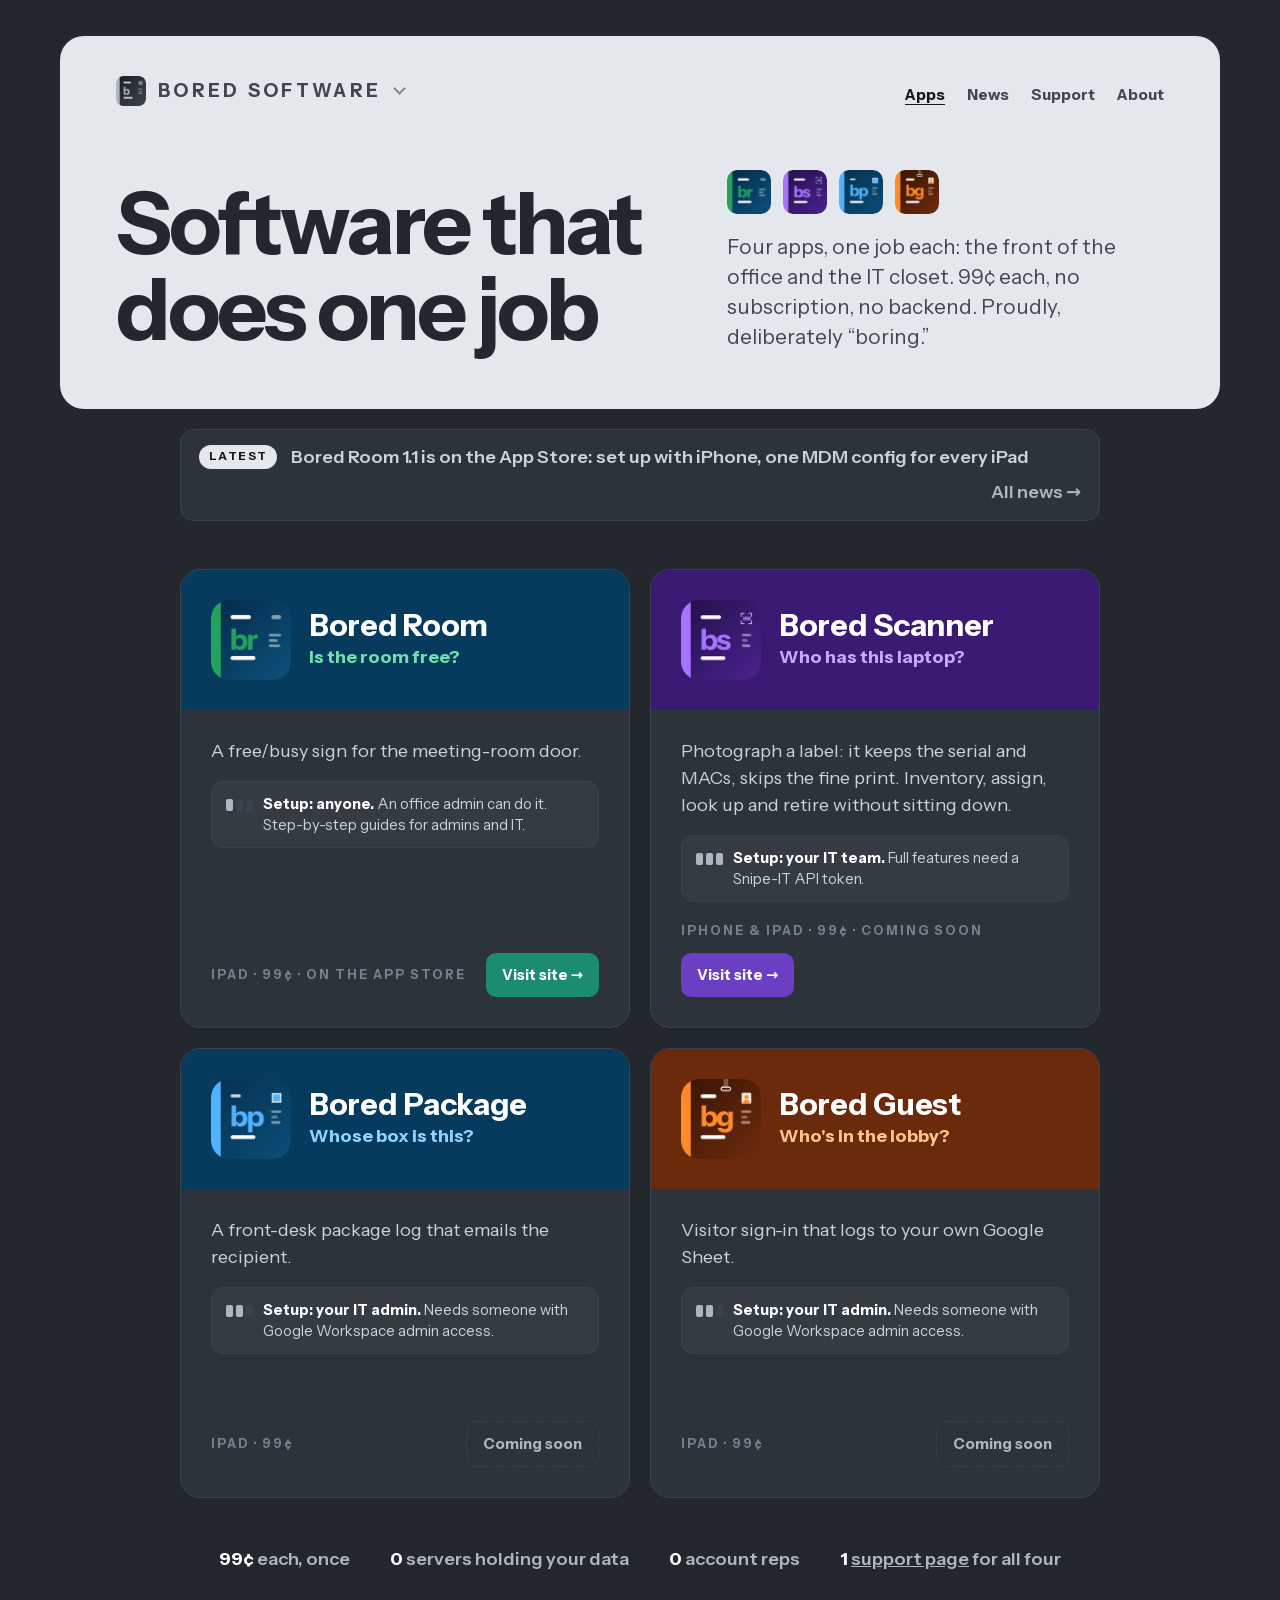
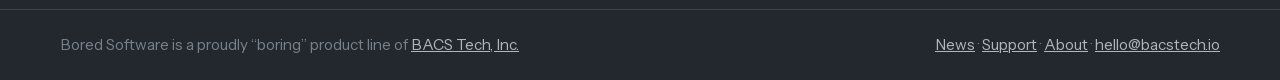
==== commit 902ebce4: "Self-host Instrument Sans; add a Content-Security-Policy to every page - Fonts: the two Instrument S" ====
--- a/index.html
+++ b/index.html
@@ -2,12 +2,14 @@
 <html lang="en">
 <head>
 <meta charset="utf-8">
+<meta http-equiv="Content-Security-Policy" content="default-src 'self'; script-src 'none'; object-src 'none'; base-uri 'self'; form-action 'none'">
 <meta name="viewport" content="width=device-width, initial-scale=1">
-<title>Bored Software — four “boring” 99¢ apps</title>
+<title>Bored Software: 99¢ iPad apps for small offices: room sign, asset scanner, visitor log</title>
 <meta name="description" content="Bored Room, Bored Scanner, Bored Package and Bored Guest: one-job apps for the office and the IT team. 99¢ each, no subscription, no backend, your data stays yours.">
 <meta property="og:type" content="website">
 <meta property="og:site_name" content="Bored Software">
 <meta property="og:url" content="https://boredsoftware.space/">
+<link rel="canonical" href="https://boredsoftware.space/">
 <meta property="og:title" content="Bored Software — four “boring” 99¢ apps">
 <meta property="og:description" content="Bored Room, Bored Scanner, Bored Package and Bored Guest: one-job apps for the office and the IT team. 99¢ each, no subscription, no backend, your data stays yours.">
 <meta property="og:image" content="https://boredsoftware.space/og-image.png">
@@ -16,13 +18,13 @@
 <meta property="og:image:alt" content="The four Bored apps, Room, Scanner, Package and Guest, next to the headline Software that does one job.">
 <meta name="twitter:card" content="summary_large_image">
 <meta name="theme-color" content="#23282E">
-<link rel="preconnect" href="https://fonts.googleapis.com">
-<link rel="preconnect" href="https://fonts.gstatic.com" crossorigin>
-<link href="https://fonts.googleapis.com/css2?family=Instrument+Sans:wght@400;600;700&display=swap" rel="stylesheet">
 <link rel="icon" type="image/png" sizes="64x64" href="favicon.png?v=2">
 <link rel="apple-touch-icon" href="apple-touch-icon.png?v=2">
 <link rel="alternate" type="application/atom+xml" title="Bored Software news" href="https://boredsoftware.space/feed.xml">
-<link rel="stylesheet" href="style.css?v=7">
+<link rel="stylesheet" href="style.css?v=8">
+<script type="application/ld+json">
+{"@context": "https://schema.org", "@graph": [{"@type": "WebSite", "@id": "https://boredsoftware.space/#website", "url": "https://boredsoftware.space/", "name": "Bored Software", "publisher": {"@id": "https://boredsoftware.space/#org"}}, {"@type": "Organization", "@id": "https://boredsoftware.space/#org", "name": "BACS Tech, Inc.", "url": "https://www.bacstech.io", "logo": "https://boredsoftware.space/mark.png"}]}
+</script>
 </head>
 <body>
 
--- a/style.css
+++ b/style.css
@@ -1,3 +1,12 @@
+/* Instrument Sans, self-hosted (SIL OFL 1.1, see fonts/OFL.txt). One variable file per
+   subset; declared at the three weights the pages have always loaded: 400, 600, 700. */
+@font-face { font-family: "Instrument Sans"; font-style: normal; font-weight: 400; font-stretch: 100%; font-display: swap; src: url("fonts/instrument-sans-latin-ext.woff2") format("woff2"); unicode-range: U+0100-02BA, U+02BD-02C5, U+02C7-02CC, U+02CE-02D7, U+02DD-02FF, U+0304, U+0308, U+0329, U+1D00-1DBF, U+1E00-1E9F, U+1EF2-1EFF, U+2020, U+20A0-20AB, U+20AD-20C4, U+2113, U+2C60-2C7F, U+A720-A7FF; }
+@font-face { font-family: "Instrument Sans"; font-style: normal; font-weight: 400; font-stretch: 100%; font-display: swap; src: url("fonts/instrument-sans-latin.woff2") format("woff2"); unicode-range: U+0000-00FF, U+0131, U+0152-0153, U+02BB-02BC, U+02C6, U+02DA, U+02DC, U+0304, U+0308, U+0329, U+2000-206F, U+20AC, U+2122, U+2191, U+2193, U+2212, U+2215, U+FEFF, U+FFFD; }
+@font-face { font-family: "Instrument Sans"; font-style: normal; font-weight: 600; font-stretch: 100%; font-display: swap; src: url("fonts/instrument-sans-latin-ext.woff2") format("woff2"); unicode-range: U+0100-02BA, U+02BD-02C5, U+02C7-02CC, U+02CE-02D7, U+02DD-02FF, U+0304, U+0308, U+0329, U+1D00-1DBF, U+1E00-1E9F, U+1EF2-1EFF, U+2020, U+20A0-20AB, U+20AD-20C4, U+2113, U+2C60-2C7F, U+A720-A7FF; }
+@font-face { font-family: "Instrument Sans"; font-style: normal; font-weight: 600; font-stretch: 100%; font-display: swap; src: url("fonts/instrument-sans-latin.woff2") format("woff2"); unicode-range: U+0000-00FF, U+0131, U+0152-0153, U+02BB-02BC, U+02C6, U+02DA, U+02DC, U+0304, U+0308, U+0329, U+2000-206F, U+20AC, U+2122, U+2191, U+2193, U+2212, U+2215, U+FEFF, U+FFFD; }
+@font-face { font-family: "Instrument Sans"; font-style: normal; font-weight: 700; font-stretch: 100%; font-display: swap; src: url("fonts/instrument-sans-latin-ext.woff2") format("woff2"); unicode-range: U+0100-02BA, U+02BD-02C5, U+02C7-02CC, U+02CE-02D7, U+02DD-02FF, U+0304, U+0308, U+0329, U+1D00-1DBF, U+1E00-1E9F, U+1EF2-1EFF, U+2020, U+20A0-20AB, U+20AD-20C4, U+2113, U+2C60-2C7F, U+A720-A7FF; }
+@font-face { font-family: "Instrument Sans"; font-style: normal; font-weight: 700; font-stretch: 100%; font-display: swap; src: url("fonts/instrument-sans-latin.woff2") format("woff2"); unicode-range: U+0000-00FF, U+0131, U+0152-0153, U+02BB-02BC, U+02C6, U+02DA, U+02DC, U+0304, U+0308, U+0329, U+2000-206F, U+20AC, U+2122, U+2191, U+2193, U+2212, U+2215, U+FEFF, U+FFFD; }
+
 /* Bored Software — boredsoftware.space
    Greys for the umbrella; each app card keeps its own site's colors. */
 
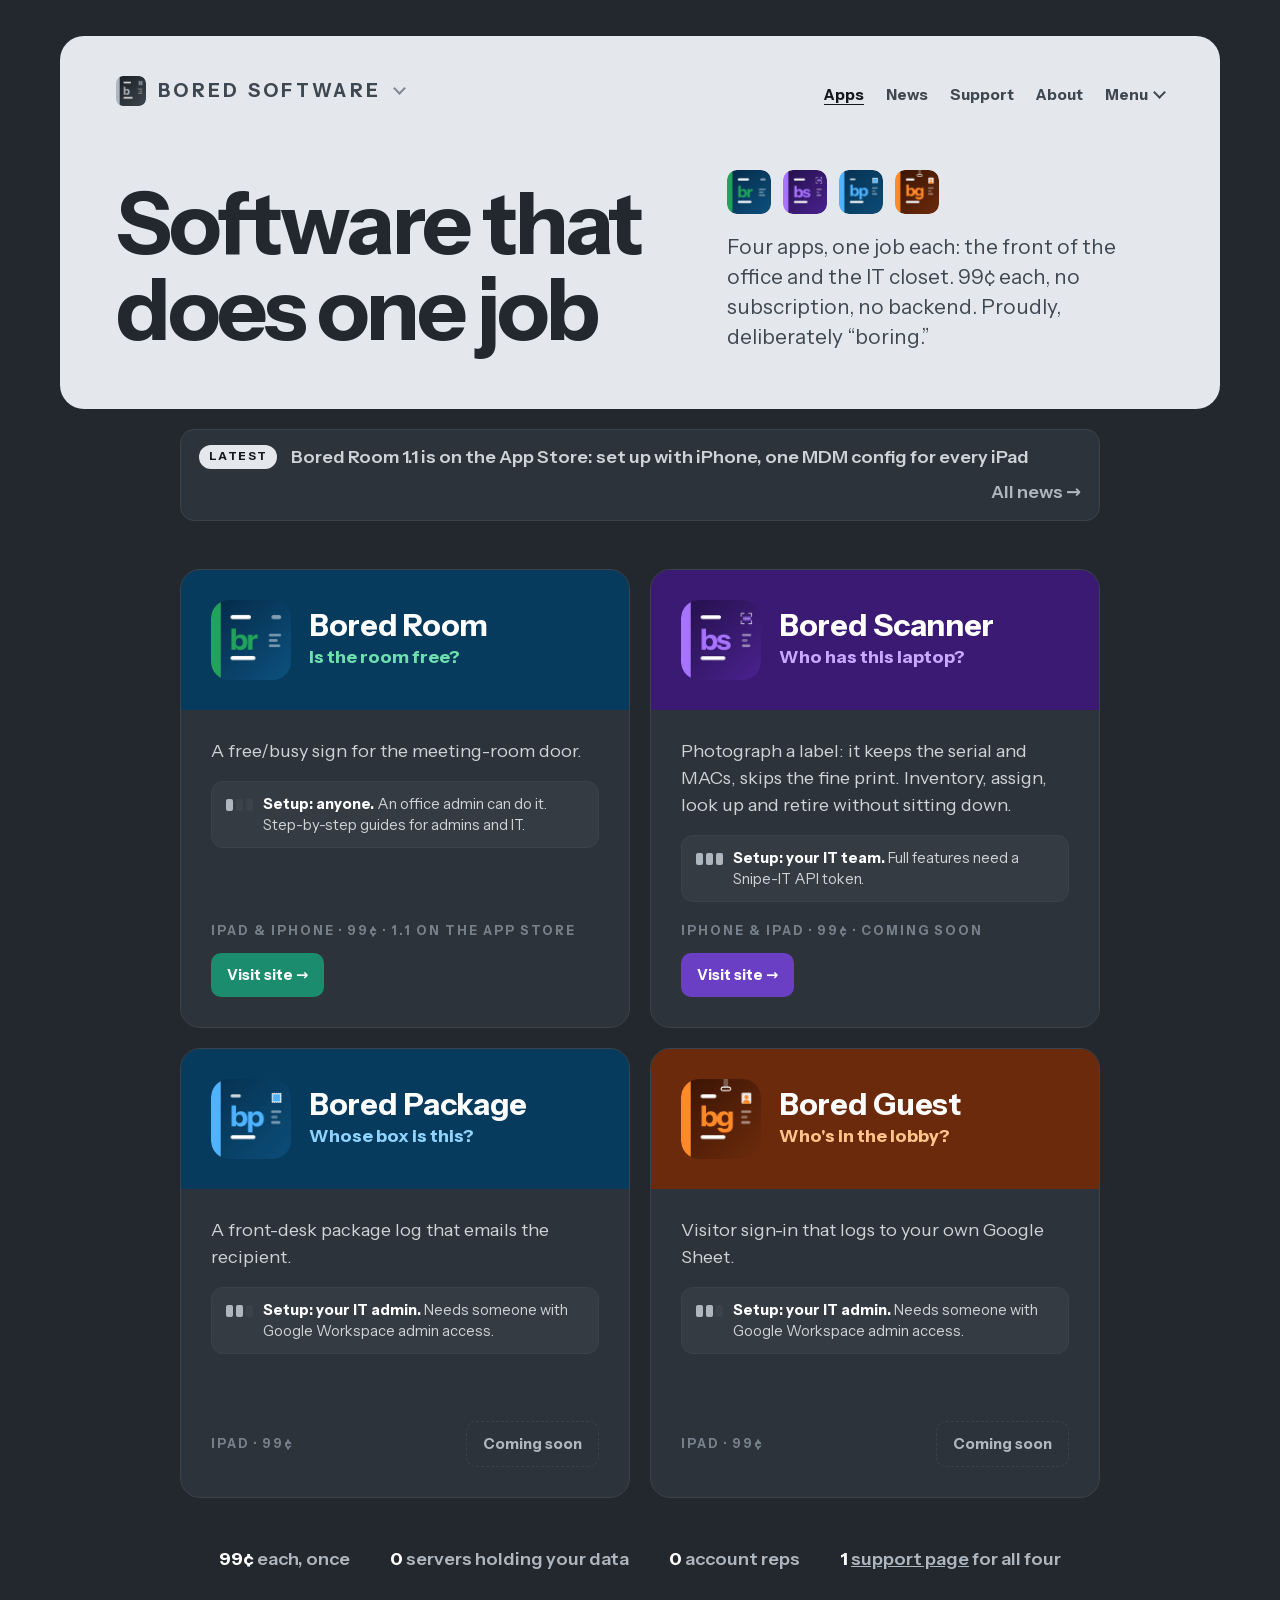
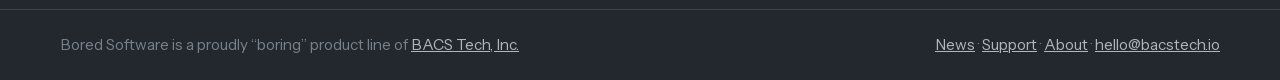
==== commit 422f8c73: "Menu: move swatch colours to classes for CSP The menu's colour swatches were inline style attributes" ====
--- a/index.html
+++ b/index.html
@@ -21,7 +21,8 @@
 <link rel="icon" type="image/png" sizes="64x64" href="favicon.png?v=2">
 <link rel="apple-touch-icon" href="apple-touch-icon.png?v=2">
 <link rel="alternate" type="application/atom+xml" title="Bored Software news" href="https://boredsoftware.space/feed.xml">
-<link rel="stylesheet" href="style.css?v=8">
+<link rel="stylesheet" href="style.css?v=9">
+<link rel="stylesheet" href="/menu.css?v=1">
 <script type="application/ld+json">
 {"@context": "https://schema.org", "@graph": [{"@type": "WebSite", "@id": "https://boredsoftware.space/#website", "url": "https://boredsoftware.space/", "name": "Bored Software", "publisher": {"@id": "https://boredsoftware.space/#org"}}, {"@type": "Organization", "@id": "https://boredsoftware.space/#org", "name": "BACS Tech, Inc.", "url": "https://www.bacstech.io", "logo": "https://boredsoftware.space/mark.png"}]}
 </script>
@@ -41,7 +42,7 @@
           <a class="sw-all" href="/">All Bored Software &rarr;</a>
         </div>
       </details>
-      <nav class="toplinks"><a href="/" aria-current="page">Apps</a><a href="news.html">News</a><a href="support/">Support</a><a href="about.html">About</a></nav>
+      <nav class="toplinks"><a href="/" aria-current="page">Apps</a><a href="news.html">News</a><a href="support/">Support</a><a href="about.html">About</a><details class="bmenu"><summary>Menu</summary><div class="bmenu-panel"><div class="bmenu-group bmenu-software"><h4><i></i>Bored Software</h4><ul><li><a href="https://boredsoftware.space/" aria-current="page">Apps</a></li><li><a href="https://boredsoftware.space/news.html">News</a></li><li><a href="https://boredsoftware.space/support/">Support</a></li><li><a href="https://boredsoftware.space/about.html">About</a></li></ul></div><div class="bmenu-group bmenu-room"><h4><i></i>Bored Room</h4><ul><li><a href="https://boredroom.space/">Home</a></li><li><a href="https://boredroom.space/setup.html">Setup guides</a></li><li><a href="https://boredroom.space/setup-manual.html">By hand / iPhone</a></li><li><a href="https://boredroom.space/setup-configurator.html">Apple Configurator</a></li><li><a href="https://boredroom.space/setup-mdm.html">MDM</a></li><li><a href="https://boredroom.space/setup-service-account.html">Service account</a></li><li><a href="https://boredroom.space/mounting.html">Mounting and power</a></li><li><a href="https://boredroom.space/privacy.html">Privacy</a></li><li><a href="https://boredsoftware.space/support/room.html">Support</a></li></ul></div><div class="bmenu-group bmenu-scanner"><h4><i></i>Bored Scanner</h4><ul><li><a href="https://boredscanner.space/">Home</a></li><li><a href="https://boredscanner.space/scanning.html">Scanning</a></li><li><a href="https://boredscanner.space/compare.html">Compare</a></li><li><a href="https://boredscanner.space/privacy.html">Privacy</a></li><li><a href="https://boredsoftware.space/support/scanner.html">Support</a></li></ul></div><div class="bmenu-group bmenu-package"><h4><i></i>Bored Package <small>Soon</small></h4><ul><li><a href="https://boredpackage.space/">Home</a></li><li><a href="https://boredsoftware.space/support/package.html">Support</a></li></ul></div><div class="bmenu-group bmenu-guest"><h4><i></i>Bored Guest <small>Soon</small></h4><ul><li><a href="https://boredguest.space/">Home</a></li><li><a href="https://boredsoftware.space/support/guest.html">Support</a></li></ul></div></div></details></nav>
     </div>
     <div class="split">
       <h1>Software that does one job</h1>
@@ -68,7 +69,7 @@
           <div><h2>Bored Room</h2><p class="tag">Is the room free?</p></div></div>
         <div class="body"><p>A free/busy sign for the meeting-room door.</p>
           <p class="setup"><span class="lvl" aria-hidden="true"><i class="on"></i><i></i><i></i></span><span><b>Setup: anyone.</b> An office admin can do it. Step-by-step guides for admins and IT.</span></p>
-          <div class="go"><span class="label">iPad · 99¢ · On the App Store</span><span class="btn">Visit site &rarr;</span></div></div>
+          <div class="go"><span class="label">iPad &amp; iPhone · 99¢ · 1.1 on the App Store</span><span class="btn">Visit site &rarr;</span></div></div>
       </a>
     </li>
     <li>
--- a/style.css
+++ b/style.css
@@ -271,3 +271,11 @@
 @media print { .switcher .sw-menu, .sw-chev { display: none; } }
 :root { --sw-ink: var(--ink); --sw-ink-2: var(--ink-2); --sw-line: #DDE2E7; --sw-tint: var(--panel); --sw-accent: var(--ink); --sw-link: var(--ink-2); }
 .switcher > summary.brand { display: inline-flex; color: inherit; }
+
+/* Bored menu swatches: one colour per site. These were inline style attributes; they live here so the
+   Content-Security-Policy can forbid inline styles. */
+.bmenu-software h4 i { background: #3E5A72; }
+.bmenu-room h4 i { background: #1C8C6E; }
+.bmenu-scanner h4 i { background: #6B3FC4; }
+.bmenu-package h4 i { background: #1A6FB8; }
+.bmenu-guest h4 i { background: #C2510F; }
--- a/menu.css
+++ b/menu.css
@@ -0,0 +1,27 @@
+/* Bored menu: every page on every Bored site. Same file in each site repo; no JavaScript. */
+details.bmenu, details.bmenu:last-of-type { position: relative; border: 0 !important; padding: 0 !important; margin: 0 !important; max-width: none !important; background: none !important; }
+details.bmenu > summary { list-style: none; cursor: pointer; display: inline-flex !important; align-items: center; gap: 7px; white-space: nowrap; color: inherit; font: inherit; padding: 0 !important; border: 0 !important; justify-content: flex-start !important; }
+details.bmenu > summary::-webkit-details-marker { display: none; }
+details.bmenu > summary::after { content: "" !important; font-size: 0 !important; width: 7px; height: 7px; border-right: 2px solid currentColor; border-bottom: 2px solid currentColor; transform: translateY(-2px) rotate(45deg); transition: transform .15s; }
+details.bmenu[open] > summary::after { transform: translateY(2px) rotate(-135deg); }
+/* Let the open panel escape headers that clip their contents. */
+.hero:has(.bmenu[open]), header:has(.bmenu[open]), .panel:has(.bmenu[open]) { overflow: visible !important; position: relative; z-index: 1000; }
+.bmenu-panel { position: absolute; right: 0; top: calc(100% + 12px); z-index: 1000; width: min(760px, 92vw); background: #fff; color: #0B2A42; border: 1px solid #BCCBD8; border-radius: 14px; box-shadow: 0 18px 48px rgba(11,42,66,.22); padding: 18px; display: grid; grid-template-columns: repeat(3, minmax(0, 1fr)); gap: 16px 22px; text-align: left; font-size: .95rem; font-weight: 400; letter-spacing: normal; text-transform: none; line-height: 1.3; }
+.bmenu-group h4 { margin: 0 0 6px; font-size: .78rem; font-weight: 700; letter-spacing: .06em; text-transform: uppercase; display: flex; flex-wrap: wrap; align-items: center; gap: 4px 8px; color: #0B2A42; }
+.bmenu-group h4 i { width: 10px; height: 10px; border-radius: 3px; flex: none; }
+.bmenu-group h4 small { font-size: .66rem; font-weight: 600; color: #7D94A8; letter-spacing: .04em; }
+.bmenu-group ul { list-style: none; margin: 0; padding: 0; }
+.bmenu-group li { margin: 0; }
+.bmenu-group li a { display: block; padding: 5px 0; text-decoration: none !important; color: #3E5A72 !important; font-weight: 600; white-space: normal; }
+.bmenu-group li a:hover, .bmenu-group li a[aria-current] { color: #0B2A42 !important; }
+.bmenu-group li a[aria-current]::before { content: "\2022  "; }
+.bmenu-room { grid-row: span 2; }
+@media (max-width: 760px) {
+  nav:has(> details.bmenu[open]) { flex-wrap: wrap; }
+  details.bmenu[open] { flex-basis: 100%; width: 100%; }
+  .bmenu-panel { position: static; margin-top: 12px; width: 100%; box-sizing: border-box; grid-template-columns: repeat(2, minmax(0, 1fr)); }
+  .bmenu-room { grid-row: auto; }
+  .bmenu-group li a { padding: 9px 0; }
+}
+@media (max-width: 420px) { .bmenu-panel { grid-template-columns: minmax(0, 1fr); } }
+@media print { .bmenu { display: none !important; } }
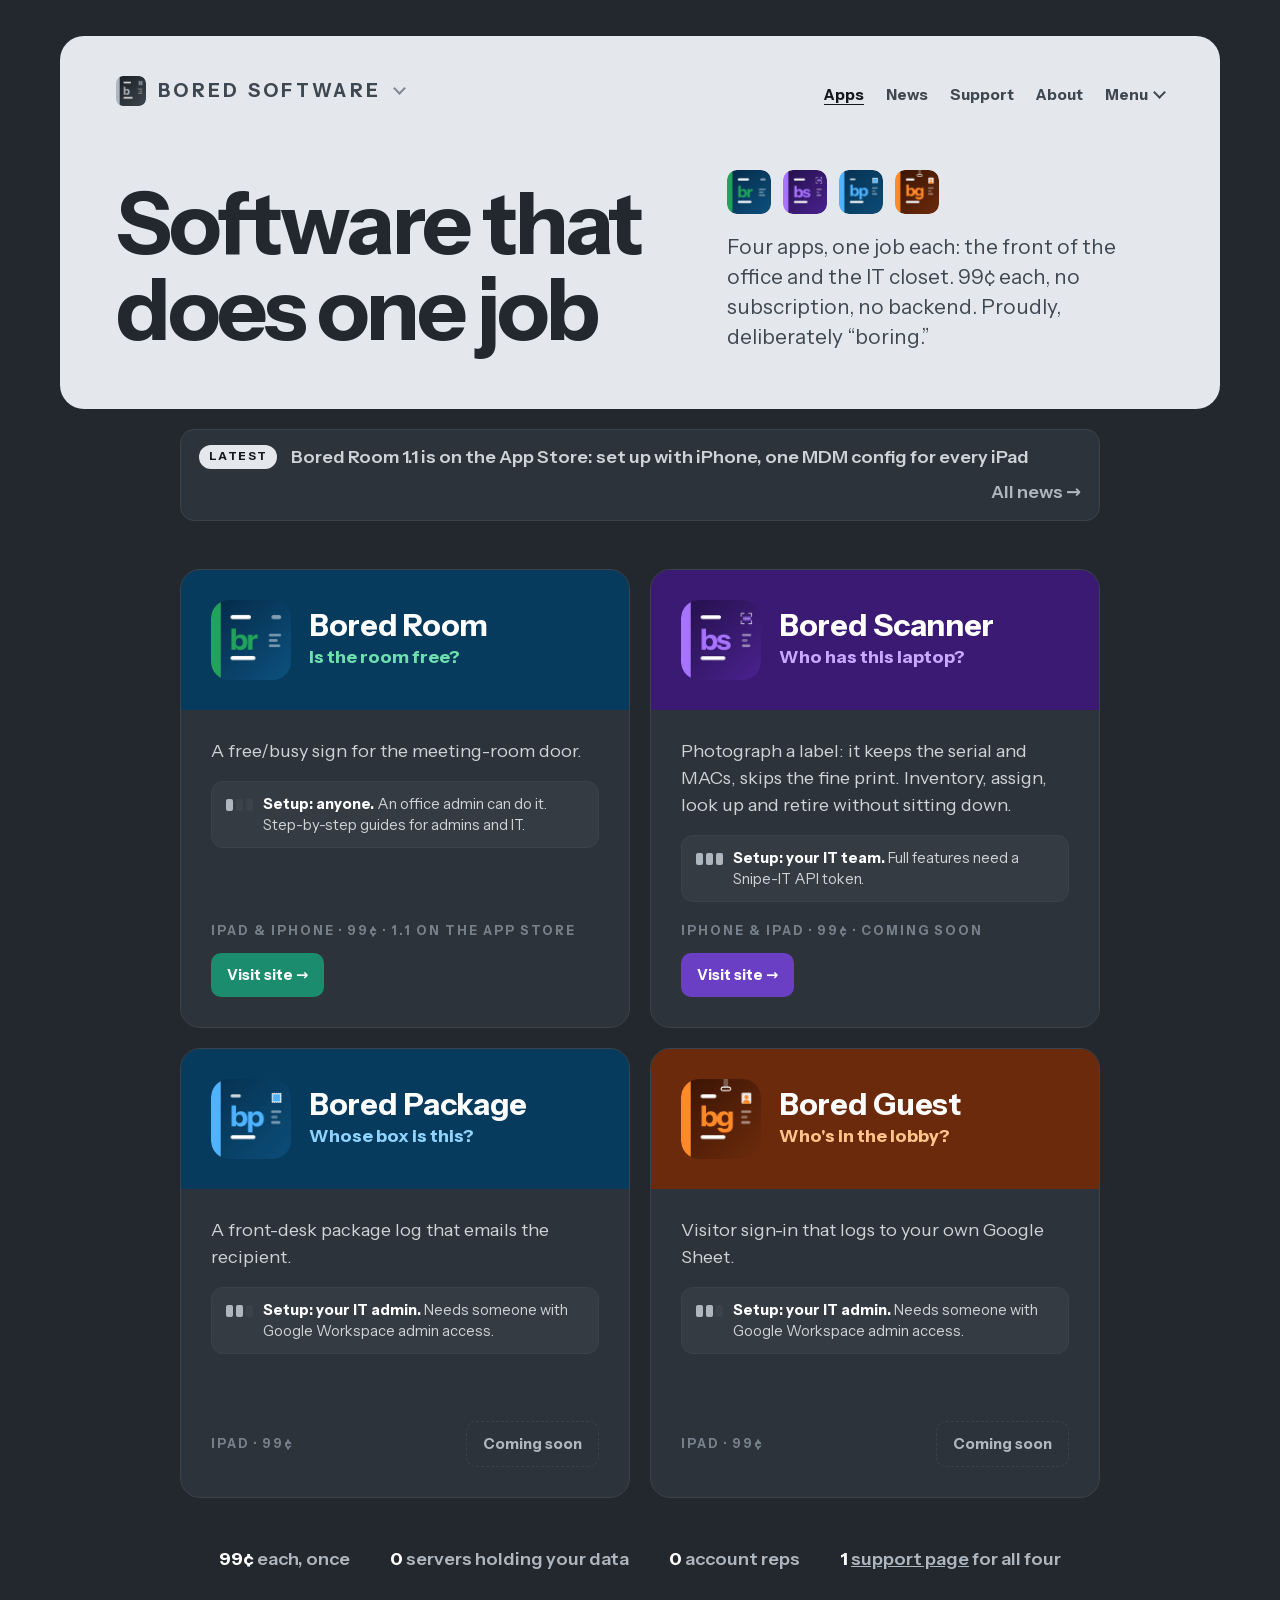
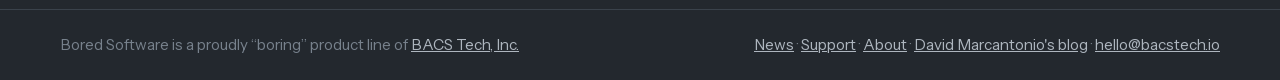
==== commit ea45ac18: "Link the footer and About page to marcantonio.me Co-Authored-By: Claude Fable 5.2 <noreply@anthropic" ====
--- a/index.html
+++ b/index.html
@@ -112,7 +112,7 @@
 <footer>
   <div class="wrap">
     <span>Bored Software is a proudly “boring” product line of <a href="https://www.bacstech.io">BACS Tech, Inc.</a></span>
-    <span><a href="news.html">News</a> &middot; <a href="support/">Support</a> &middot; <a href="about.html">About</a> &middot; <a href="mailto:hello@bacstech.io">hello@bacstech.io</a></span>
+    <span><a href="news.html">News</a> &middot; <a href="support/">Support</a> &middot; <a href="about.html">About</a> &middot; <a href="https://marcantonio.me">David Marcantonio's blog</a> &middot; <a href="mailto:hello@bacstech.io">hello@bacstech.io</a></span>
   </div>
 </footer>
 
